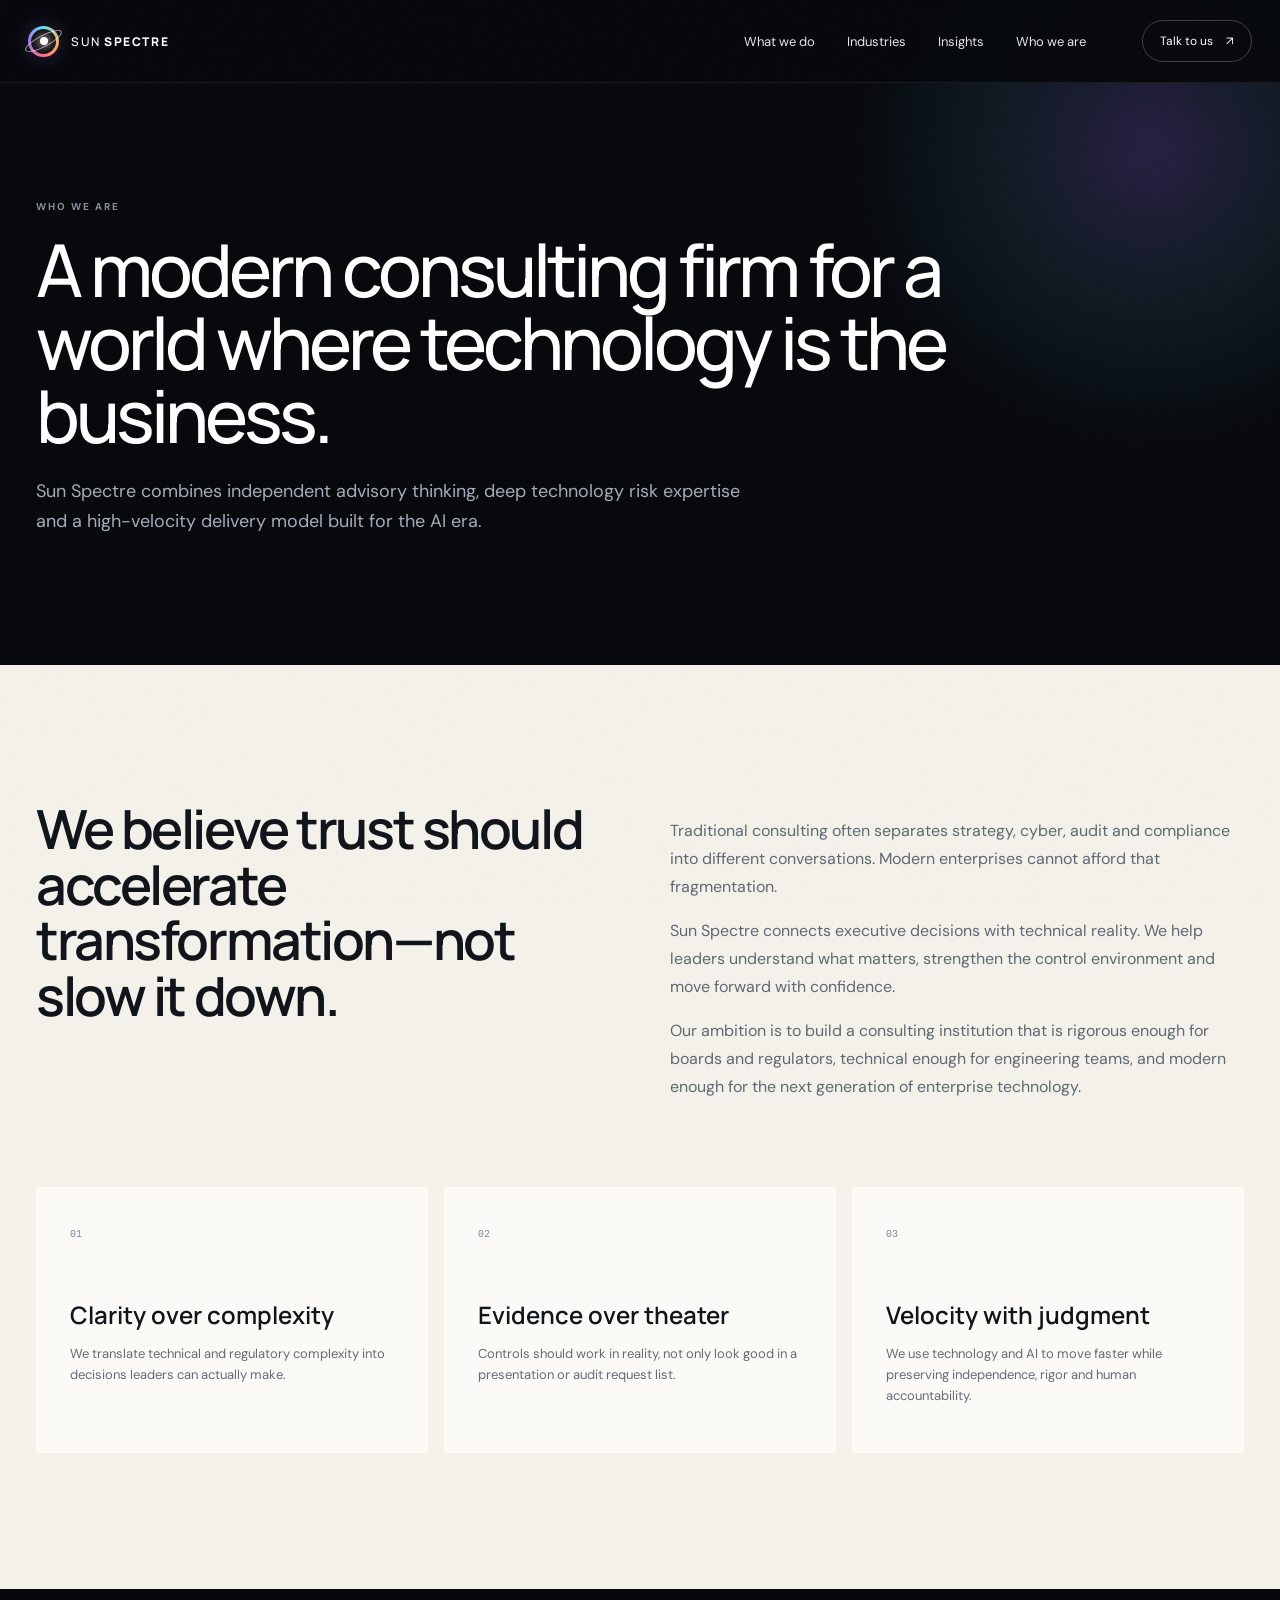
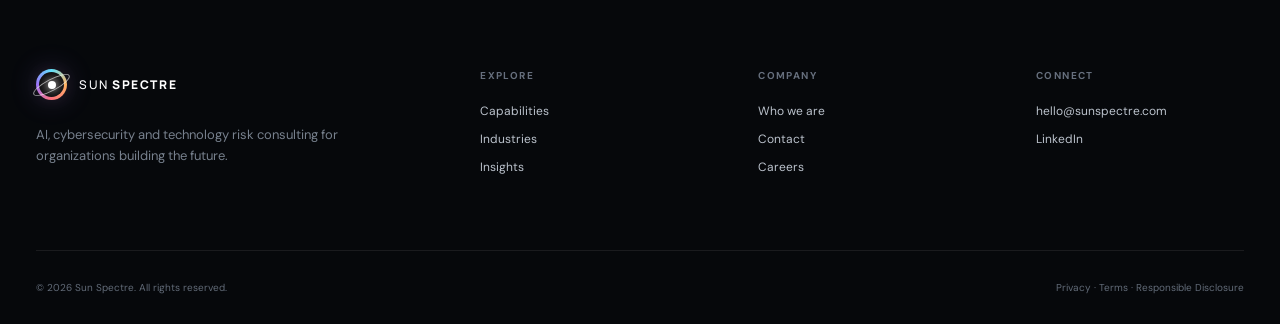
==== about.html @ 36d3ee29 "Add files via upload" ====
<!DOCTYPE html>
<html lang="en">
<head>
  <meta charset="UTF-8" />
  <meta name="viewport" content="width=device-width, initial-scale=1.0" />
  <meta name="theme-color" content="#07090d" />
  <link rel="preconnect" href="https://fonts.googleapis.com">
  <link rel="preconnect" href="https://fonts.gstatic.com" crossorigin>
  <link href="https://fonts.googleapis.com/css2?family=DM+Sans:wght@400;500;600;700&family=Manrope:wght@400;500;600;700;800&display=swap" rel="stylesheet">
  <link rel="stylesheet" href="styles.css" />
  <title>Who We Are | Sun Spectre</title>
  <meta name="description" content="About Sun Spectre, a modern AI, cybersecurity and technology risk consulting company." />
</head>
<body class="inner-body">
  <div class="spectral-cursor" aria-hidden="true"></div><div class="grain" aria-hidden="true"></div>
  <header class="site-header" data-header><div class="header-inner">
    <a class="brand" href="index.html" aria-label="Sun Spectre home"><span class="brand-symbol"><span></span><i></i></span><span class="brand-name">SUN <b>SPECTRE</b></span></a>
    <button class="menu-toggle" type="button" aria-label="Open navigation" aria-expanded="false" data-menu-toggle><span></span><span></span></button>
    <nav class="main-nav" aria-label="Primary navigation" data-menu>
      <a class="nav-link" href="capabilities.html">What we do</a><a class="nav-link" href="industries.html">Industries</a><a class="nav-link" href="insights.html">Insights</a><a class="nav-link" href="about.html">Who we are</a>
    </nav>
    <a class="header-cta" href="contact.html">Talk to us <span>↗</span></a>
  </div></header>
<main>
  <section class="page-hero"><div class="page-shell reveal"><div class="section-kicker">WHO WE ARE</div><h1>A modern consulting firm for a world where technology is the business.</h1><p>Sun Spectre combines independent advisory thinking, deep technology risk expertise and a high-velocity delivery model built for the AI era.</p></div></section>
  <section class="section-space"><div class="page-shell">
    <div class="about-grid reveal"><h2>We believe trust should accelerate transformation—not slow it down.</h2><div><p>Traditional consulting often separates strategy, cyber, audit and compliance into different conversations. Modern enterprises cannot afford that fragmentation.</p><p>Sun Spectre connects executive decisions with technical reality. We help leaders understand what matters, strengthen the control environment and move forward with confidence.</p><p>Our ambition is to build a consulting institution that is rigorous enough for boards and regulators, technical enough for engineering teams, and modern enough for the next generation of enterprise technology.</p></div></div>
    <div class="principles">
      <article class="principle reveal"><span>01</span><h3>Clarity over complexity</h3><p>We translate technical and regulatory complexity into decisions leaders can actually make.</p></article>
      <article class="principle reveal"><span>02</span><h3>Evidence over theater</h3><p>Controls should work in reality, not only look good in a presentation or audit request list.</p></article>
      <article class="principle reveal"><span>03</span><h3>Velocity with judgment</h3><p>We use technology and AI to move faster while preserving independence, rigor and human accountability.</p></article>
    </div>
  </div></section>
</main>  <footer class="site-footer">
    <div class="page-shell footer-top">
      <div class="footer-brand"><a class="brand footer-logo" href="index.html"><span class="brand-symbol"><span></span><i></i></span><span class="brand-name">SUN <b>SPECTRE</b></span></a><p>AI, cybersecurity and technology risk consulting for organizations building the future.</p></div>
      <div class="footer-column"><h4>Explore</h4><a href="capabilities.html">Capabilities</a><a href="industries.html">Industries</a><a href="insights.html">Insights</a></div>
      <div class="footer-column"><h4>Company</h4><a href="about.html">Who we are</a><a href="contact.html">Contact</a><a href="contact.html">Careers</a></div>
      <div class="footer-column"><h4>Connect</h4><a href="mailto:hello@sunspectre.com">hello@sunspectre.com</a><a href="#">LinkedIn</a></div>
    </div>
    <div class="page-shell footer-bottom"><span>© <span id="year"></span> Sun Spectre. All rights reserved.</span><span>Privacy · Terms · Responsible Disclosure</span></div>
  </footer><script src="script.js"></script></body></html>
---- styles.css ----
:root {
  --ink:#07090d;
  --ink-2:#0d1118;
  --ink-3:#151b24;
  --paper:#f4f1ea;
  --paper-2:#ebe7df;
  --white:#fbfaf6;
  --text:#11151b;
  --muted:#68707d;
  --muted-light:#a4acb8;
  --line:rgba(17,21,27,.13);
  --line-dark:rgba(255,255,255,.11);
  --sun:#ffb464;
  --rose:#ff6f7d;
  --violet:#9a72ff;
  --cyan:#5de2ff;
  --acid:#d4ff6b;
  --max:1440px;
  --radius:28px;
}

*{box-sizing:border-box}
html{scroll-behavior:smooth}
body{margin:0;background:var(--paper);color:var(--text);font-family:"DM Sans",sans-serif;overflow-x:hidden}
a{color:inherit;text-decoration:none}
button,input,textarea{font:inherit}
button{color:inherit}
::selection{background:var(--sun);color:#111}

.page-shell{width:min(calc(100% - 72px),var(--max));margin:0 auto}
.section-space{padding:136px 0}
.grain{pointer-events:none;position:fixed;inset:0;z-index:99;opacity:.025;background-image:url("data:image/svg+xml,%3Csvg viewBox='0 0 180 180' xmlns='http://www.w3.org/2000/svg'%3E%3Cfilter id='n'%3E%3CfeTurbulence type='fractalNoise' baseFrequency='.9' numOctaves='4' stitchTiles='stitch'/%3E%3C/filter%3E%3Crect width='100%25' height='100%25' filter='url(%23n)' opacity='.55'/%3E%3C/svg%3E")}
.spectral-cursor{position:fixed;width:360px;height:360px;border-radius:50%;pointer-events:none;z-index:0;transform:translate(-50%,-50%);background:radial-gradient(circle,rgba(93,226,255,.11),rgba(154,114,255,.06) 35%,transparent 68%);filter:blur(12px);mix-blend-mode:screen;opacity:0;transition:opacity .4s}
body:hover .spectral-cursor{opacity:1}

.site-header{position:fixed;top:0;left:0;width:100%;z-index:50;color:white;transition:background .3s,border-color .3s,backdrop-filter .3s}
.site-header.scrolled{background:rgba(7,9,13,.86);border-bottom:1px solid rgba(255,255,255,.08);backdrop-filter:blur(22px)}
.header-inner{width:min(calc(100% - 56px),var(--max));height:82px;margin:0 auto;display:flex;align-items:center;gap:40px}
.brand{display:inline-flex;align-items:center;gap:12px;white-space:nowrap}
.brand-symbol{position:relative;width:31px;height:31px;border-radius:50%;display:grid;place-items:center;background:conic-gradient(from 90deg,var(--sun),var(--rose),var(--violet),var(--cyan),var(--sun));box-shadow:0 0 28px rgba(154,114,255,.22)}
.brand-symbol::before{content:"";position:absolute;inset:3px;border-radius:50%;background:#090b10}
.brand-symbol span{position:relative;width:8px;height:8px;border-radius:50%;background:#fff;box-shadow:0 0 9px #fff,0 0 22px var(--sun)}
.brand-symbol i{position:absolute;width:41px;height:12px;border:1px solid rgba(255,255,255,.58);border-radius:50%;transform:rotate(-28deg)}
.brand-name{font-family:"Manrope",sans-serif;letter-spacing:.13em;font-size:12px;font-weight:500}.brand-name b{font-weight:800}
.main-nav{display:flex;align-items:center;gap:32px;margin-left:auto}
.nav-link{position:relative;border:0;background:none;padding:30px 0;font-size:13px;cursor:pointer;color:#e5e7eb}
.nav-link::after{content:"";position:absolute;left:0;right:100%;bottom:20px;height:1px;background:linear-gradient(90deg,var(--sun),var(--violet));transition:right .25s}.nav-link:hover::after{right:0}
.nav-link span{margin-left:5px;color:#9098a5}
.nav-item{position:relative}.mega-panel{position:absolute;top:70px;left:50%;width:min(920px,80vw);transform:translateX(-47%) translateY(10px);display:grid;grid-template-columns:.82fr 1.18fr;background:rgba(10,13,19,.97);border:1px solid rgba(255,255,255,.11);border-radius:22px;padding:28px;box-shadow:0 30px 90px rgba(0,0,0,.5);opacity:0;visibility:hidden;transition:.25s;backdrop-filter:blur(24px)}
.nav-item:hover .mega-panel,.nav-item:focus-within .mega-panel{opacity:1;visibility:visible;transform:translateX(-47%) translateY(0)}
.mega-intro{padding:16px 32px 16px 10px;border-right:1px solid rgba(255,255,255,.1)}.mega-intro h3{font:600 26px/1.15 "Manrope";margin:14px 0}.mega-intro p{color:#9aa3b1;line-height:1.6;font-size:13px}.mini-label{font-size:9px;letter-spacing:.18em;color:var(--sun)}
.mega-links{display:grid;grid-template-columns:1fr 1fr;padding-left:22px}.mega-links a{display:flex;gap:12px;align-items:center;padding:15px 10px;border-bottom:1px solid rgba(255,255,255,.07);font-size:12px;color:#dfe3e8}.mega-links a:hover{color:white;background:rgba(255,255,255,.035)}.mega-links span{font:9px monospace;color:#6e7786}
.text-link{display:inline-block;font-size:13px;font-weight:600;padding-bottom:5px;border-bottom:1px solid rgba(17,21,27,.25)}.text-link.light{color:white;border-color:rgba(255,255,255,.28)}
.header-cta{margin-left:16px;padding:12px 17px;border:1px solid rgba(255,255,255,.22);border-radius:999px;font-size:12px;transition:.25s}.header-cta:hover{background:white;color:#090b10}.header-cta span{margin-left:10px}
.menu-toggle{display:none;margin-left:auto;width:42px;height:42px;border-radius:50%;border:1px solid rgba(255,255,255,.18);background:transparent;position:relative}.menu-toggle span{position:absolute;left:11px;right:11px;height:1px;background:white}.menu-toggle span:first-child{top:16px}.menu-toggle span:last-child{top:24px}

.hero{position:relative;min-height:910px;background:var(--ink);color:white;overflow:hidden;padding-top:82px}
.hero-grid-lines{position:absolute;inset:0;background-image:linear-gradient(rgba(255,255,255,.035) 1px,transparent 1px),linear-gradient(90deg,rgba(255,255,255,.035) 1px,transparent 1px);background-size:72px 72px;mask-image:linear-gradient(to bottom,rgba(0,0,0,.8),transparent 88%)}
.hero-glow{position:absolute;border-radius:50%;filter:blur(80px);opacity:.28}.hero-glow-a{width:580px;height:580px;right:8%;top:12%;background:radial-gradient(circle,var(--violet),transparent 65%)}.hero-glow-b{width:480px;height:480px;right:30%;bottom:-18%;background:radial-gradient(circle,var(--sun),transparent 68%);opacity:.15}
.hero-layout{position:relative;z-index:2;display:grid;grid-template-columns:1.08fr .92fr;align-items:center;min-height:730px;gap:50px}
.hero-copy{padding-top:35px}.eyebrow,.section-kicker{font-size:10px;letter-spacing:.2em;font-weight:700}.eyebrow{display:flex;align-items:center;gap:10px;color:#c5cbd4}.eyebrow span{width:30px;height:1px;background:linear-gradient(90deg,var(--sun),var(--violet))}
.hero h1{font:500 clamp(66px,7.3vw,118px)/.91 "Manrope";letter-spacing:-.065em;margin:25px 0 28px;max-width:980px}.hero h1 em{font-style:normal;background:linear-gradient(100deg,#fff 0%,#ffd09c 25%,#d8b8ff 54%,#73e7ff 84%);-webkit-background-clip:text;color:transparent}
.hero-lede{max-width:690px;color:#aeb6c1;font-size:18px;line-height:1.65;margin:0}.hero-actions{display:flex;gap:14px;align-items:center;margin-top:36px}.button{display:inline-flex;align-items:center;justify-content:center;gap:14px;border-radius:999px;padding:15px 22px;font-size:13px;font-weight:700;transition:transform .25s,background .25s,color .25s,border-color .25s}.button:hover{transform:translateY(-2px)}.button.primary{background:white;color:#0a0d12}.button.primary:hover{background:var(--sun)}.button.secondary{border:1px solid rgba(255,255,255,.18);color:white}.button.secondary:hover{border-color:rgba(255,255,255,.5);background:rgba(255,255,255,.05)}.button.secondary.dark{color:var(--text);border-color:rgba(17,21,27,.25)}.button.large{padding:18px 28px;font-size:14px}
.hero-visual{height:580px;position:relative;display:grid;place-items:center;perspective:1200px;transform-style:preserve-3d;transition:transform .18s ease-out}.spectre-sphere{width:min(29vw,390px);aspect-ratio:1;border-radius:50%;position:relative;background:radial-gradient(circle at 35% 30%,#ffe6bd 0,rgba(255,180,100,.95) 7%,rgba(255,111,125,.82) 17%,rgba(154,114,255,.58) 36%,rgba(15,20,29,.96) 68%);box-shadow:0 0 70px rgba(255,111,125,.18),0 0 160px rgba(154,114,255,.15),inset -50px -60px 90px rgba(0,0,0,.5);animation:float 7s ease-in-out infinite}.sphere-core{position:absolute;inset:16%;border-radius:50%;border:1px solid rgba(255,255,255,.16);background:repeating-radial-gradient(circle at 35% 30%,transparent 0 10px,rgba(255,255,255,.035) 11px 12px)}.sphere-scan{position:absolute;inset:-7%;border-radius:50%;background:linear-gradient(transparent 46%,rgba(93,226,255,.22) 49%,rgba(255,255,255,.9) 50%,rgba(93,226,255,.22) 51%,transparent 54%);transform:rotate(-18deg);filter:blur(.5px)}
.orbital{position:absolute;border-radius:50%;border:1px solid rgba(255,255,255,.1)}.orbital-1{width:72%;aspect-ratio:1;transform:rotateX(72deg) rotateZ(18deg);animation:spinA 18s linear infinite}.orbital-2{width:88%;aspect-ratio:1;border-style:dashed;border-color:rgba(93,226,255,.12);transform:rotateY(72deg) rotateZ(-15deg);animation:spinB 24s linear infinite reverse}.orbital-3{width:105%;aspect-ratio:1;border-color:rgba(154,114,255,.09);transform:rotateX(58deg) rotateY(25deg);animation:spinA 36s linear infinite reverse}
.data-node{position:absolute;min-width:132px;padding:11px 13px;border:1px solid rgba(255,255,255,.12);border-radius:12px;background:rgba(7,9,13,.72);backdrop-filter:blur(12px);box-shadow:0 16px 40px rgba(0,0,0,.2)}.data-node span{display:block;font:8px monospace;letter-spacing:.16em;color:#7d8696}.data-node b{display:block;margin-top:3px;font-size:11px;letter-spacing:.05em}.node-a{top:16%;left:4%;transform:translateZ(60px)}.node-b{right:-2%;top:32%;transform:translateZ(100px)}.node-c{left:11%;bottom:17%;transform:translateZ(130px)}.node-d{right:8%;bottom:8%;transform:translateZ(80px)}
.hero-foot{position:relative;z-index:2;min-height:96px;border-top:1px solid rgba(255,255,255,.09);display:grid;grid-template-columns:repeat(3,1fr);align-items:center;color:#808998;font-size:11px;letter-spacing:.04em}.hero-foot span:nth-child(2){text-align:center}.hero-foot span:nth-child(3){text-align:right}
@keyframes float{50%{transform:translateY(-14px) rotate(.7deg)}}@keyframes spinA{to{transform:rotateX(72deg) rotateZ(378deg)}}@keyframes spinB{to{transform:rotateY(72deg) rotateZ(345deg)}}

.intro-statement{background:var(--paper)}.split-heading{display:grid;grid-template-columns:.34fr 1fr;gap:70px}.section-kicker{color:#6d7480;padding-top:10px}.split-heading h2,.section-top h2,.impact-header h2,.industry-intro h2,.method-copy h2,.final-cta h2,.page-hero h1{font:500 clamp(46px,5.7vw,84px)/1 "Manrope";letter-spacing:-.055em;margin:0}.split-heading p{max-width:730px;font-size:18px;line-height:1.75;color:#555e69;margin:32px 0 0}

.dark-panel{background:var(--ink);color:white}.section-top{display:flex;align-items:flex-end;justify-content:space-between;gap:40px;margin-bottom:54px}.section-top h2{max-width:940px;margin-top:16px}.dark-panel .section-kicker{color:#818a98}
.capability-list{border-top:1px solid var(--line-dark)}.cap-row{display:grid;grid-template-columns:80px 1fr 50px;align-items:center;min-height:142px;border-bottom:1px solid var(--line-dark);transition:background .3s,padding .3s}.cap-row:hover{background:linear-gradient(90deg,rgba(255,180,100,.055),rgba(154,114,255,.04),transparent);padding-left:12px}.cap-index{font:10px monospace;color:#606978}.cap-row h3{font:500 clamp(28px,3vw,46px)/1.1 "Manrope";letter-spacing:-.035em;margin:0 0 8px}.cap-row p{margin:0;color:#929ba8;font-size:13px}.cap-arrow{font-size:20px;text-align:right;color:#6f7886;transition:.25s}.cap-row:hover .cap-arrow{color:var(--sun);transform:translate(3px,-3px)}

.insights-section{background:var(--paper)}.editorial-grid{display:grid;grid-template-columns:1.2fr .8fr .8fr;gap:20px}.feature-story,.story-card{display:flex;flex-direction:column}.story-visual{height:340px;position:relative;overflow:hidden;background:#111}.feature-story .story-visual{height:500px}.story-meta{font-size:10px;letter-spacing:.1em;text-transform:uppercase;color:#707783;margin-top:20px}.feature-story h3,.story-card h3{font:600 29px/1.15 "Manrope";letter-spacing:-.035em;margin:12px 0}.story-card h3{font-size:22px}.feature-story p{color:#646c77;line-height:1.65;font-size:14px;margin:0}.story-visual::after{content:"";position:absolute;inset:0;box-shadow:inset 0 0 90px rgba(0,0,0,.25)}
.visual-ai{background:radial-gradient(circle at 55% 45%,rgba(255,180,100,.65),rgba(154,114,255,.32) 22%,#0b1017 58%,#04060a)}.visual-grid{position:absolute;inset:0;background-image:linear-gradient(rgba(255,255,255,.07) 1px,transparent 1px),linear-gradient(90deg,rgba(255,255,255,.07) 1px,transparent 1px);background-size:38px 38px;transform:perspective(600px) rotateX(60deg) scale(1.6);transform-origin:center bottom}.visual-orbit{position:absolute;width:62%;aspect-ratio:1;border-radius:50%;border:1px solid rgba(255,255,255,.38);left:19%;top:18%;box-shadow:0 0 0 36px rgba(255,255,255,.025),0 0 0 72px rgba(255,255,255,.015);animation:storySpin 14s linear infinite}.visual-center{position:absolute;left:50%;top:50%;transform:translate(-50%,-50%);font:800 92px "Manrope";letter-spacing:-.08em;color:rgba(255,255,255,.92);text-shadow:0 0 50px rgba(255,180,100,.3)}
.visual-cyber{background:linear-gradient(145deg,#0b1016,#151025 54%,#090b0f)}.cyber-lines{position:absolute;inset:-20%;background:repeating-linear-gradient(115deg,transparent 0 22px,rgba(93,226,255,.09) 23px 24px);transform:rotate(5deg)}.cyber-pulse{position:absolute;width:180px;height:180px;border-radius:50%;border:1px solid rgba(93,226,255,.4);left:50%;top:50%;transform:translate(-50%,-50%);box-shadow:0 0 0 30px rgba(93,226,255,.04),0 0 0 60px rgba(93,226,255,.025),0 0 50px rgba(93,226,255,.18)}
.visual-audit{background:linear-gradient(150deg,#19150f,#111318 45%,#0b0d12)}.audit-bars{position:absolute;left:15%;right:15%;bottom:15%;top:15%;display:flex;align-items:flex-end;gap:7%}.audit-bars i{flex:1;background:linear-gradient(var(--sun),rgba(255,180,100,.08));border-radius:999px 999px 2px 2px;box-shadow:0 0 20px rgba(255,180,100,.12)}.audit-bars i:nth-child(1){height:38%}.audit-bars i:nth-child(2){height:58%}.audit-bars i:nth-child(3){height:45%}.audit-bars i:nth-child(4){height:76%}.audit-bars i:nth-child(5){height:92%}@keyframes storySpin{to{transform:rotate(360deg)}}

.impact-section{background:var(--paper-2)}.impact-header{display:grid;grid-template-columns:.28fr 1fr;gap:65px;margin-bottom:56px}.impact-header h2{max-width:1050px}.impact-grid{display:grid;grid-template-columns:1fr 1fr;gap:18px}.impact-card{background:var(--white);min-height:320px;position:relative;overflow:hidden}.impact-large{grid-column:1/-1;display:grid;grid-template-columns:1fr 1fr;min-height:560px}.impact-visual{min-height:100%;position:relative;background:#0b0e14}.impact-fintech{background:radial-gradient(circle at 50% 45%,rgba(154,114,255,.45),transparent 28%),linear-gradient(135deg,#0b0f16,#17111d 55%,#0b0e13)}.impact-fintech::before{content:"";position:absolute;inset:0;background-image:linear-gradient(rgba(255,255,255,.05) 1px,transparent 1px),linear-gradient(90deg,rgba(255,255,255,.05) 1px,transparent 1px);background-size:48px 48px}.impact-shape{position:absolute;width:290px;height:290px;left:50%;top:50%;transform:translate(-50%,-50%) rotate(45deg);border:1px solid rgba(255,255,255,.4);box-shadow:0 0 0 35px rgba(154,114,255,.07),0 0 0 70px rgba(93,226,255,.025);animation:impactFloat 8s ease-in-out infinite}.impact-shape::before,.impact-shape::after{content:"";position:absolute;inset:18%;border:1px solid rgba(255,180,100,.6)}.impact-shape::after{inset:36%;background:rgba(255,255,255,.8);box-shadow:0 0 35px rgba(255,180,100,.45)}@keyframes impactFloat{50%{transform:translate(-50%,-54%) rotate(52deg)}}
.impact-copy{padding:58px;display:flex;flex-direction:column;justify-content:center}.impact-copy.compact{padding:46px}.impact-copy span{font-size:10px;letter-spacing:.12em;text-transform:uppercase;color:#787f89}.impact-copy h3{font:600 34px/1.12 "Manrope";letter-spacing:-.04em;margin:16px 0}.impact-copy.compact h3{font-size:27px}.impact-copy p{color:#626a74;font-size:14px;line-height:1.65}.impact-copy a{font-size:12px;font-weight:700;margin-top:16px}

.industries-section{background:var(--paper)}.industry-layout{display:grid;grid-template-columns:.8fr 1.2fr;gap:90px}.industry-intro{position:sticky;top:130px;align-self:start}.industry-intro h2{margin:16px 0 28px}.industry-intro p{color:#5d6570;line-height:1.7;max-width:520px;margin-bottom:30px}.industry-stack{border-top:1px solid var(--line)}.industry-stack a{display:grid;grid-template-columns:70px 1fr 34px;align-items:center;min-height:112px;border-bottom:1px solid var(--line);transition:.25s}.industry-stack a:hover{padding-left:10px;background:rgba(17,21,27,.025)}.industry-stack span{font:10px monospace;color:#8b929c}.industry-stack h3{font:500 31px "Manrope";letter-spacing:-.03em}.industry-stack b{font-size:18px;font-weight:400;color:#737b86}.industry-stack a:hover b{color:var(--violet);transform:translate(3px,-3px)}

.method-section{background:var(--ink);color:white;overflow:hidden}.method-layout{display:grid;grid-template-columns:.72fr 1.28fr;align-items:center;gap:80px}.method-copy .section-kicker{color:#848d9b}.method-copy h2{margin:18px 0 26px}.method-copy p{color:#929aa7;line-height:1.7;max-width:520px}.method-wheel{height:650px;position:relative;display:grid;place-items:center}.method-core{width:180px;height:180px;border-radius:50%;display:grid;place-content:center;text-align:center;background:radial-gradient(circle at 35% 30%,#ffd29e,var(--rose) 22%,var(--violet) 50%,#171c26 76%);box-shadow:0 0 90px rgba(154,114,255,.22);z-index:3}.method-core span{font:700 62px/.9 "Manrope"}.method-core small{font-size:8px;letter-spacing:.18em;margin-top:10px}.wheel-ring{position:absolute;border:1px solid rgba(255,255,255,.12);border-radius:50%;aspect-ratio:1}.ring-a{width:42%}.ring-b{width:67%;border-style:dashed;border-color:rgba(93,226,255,.14);animation:wheelSpin 22s linear infinite}.ring-c{width:90%;border-color:rgba(154,114,255,.1);animation:wheelSpin 34s linear infinite reverse}.method-tag{position:absolute;font-size:11px;color:#b8c0ca;background:rgba(12,16,23,.78);border:1px solid rgba(255,255,255,.1);padding:10px 13px;border-radius:999px;z-index:4;backdrop-filter:blur(10px)}.tag-1{top:8%;left:43%}.tag-2{top:21%;right:12%}.tag-3{right:6%;top:49%}.tag-4{right:18%;bottom:13%}.tag-5{left:34%;bottom:5%}.tag-6{left:8%;bottom:24%}.tag-7{left:5%;top:30%}@keyframes wheelSpin{to{transform:rotate(360deg)}}

.credibility-strip{background:#11151b;color:white;border-top:1px solid rgba(255,255,255,.08);border-bottom:1px solid rgba(255,255,255,.08)}.credibility-grid{min-height:140px;display:grid;grid-template-columns:repeat(5,1fr)}.credibility-grid div{display:flex;flex-direction:column;justify-content:center;border-right:1px solid rgba(255,255,255,.08);padding:20px 30px}.credibility-grid div:first-child{border-left:1px solid rgba(255,255,255,.08)}.credibility-grid strong{font:700 19px "Manrope"}.credibility-grid span{color:#798391;font-size:10px;margin-top:6px}
.final-cta{background:var(--paper)}.final-cta-inner{display:flex;align-items:flex-end;justify-content:space-between;gap:50px}.final-cta h2{max-width:930px;margin-top:16px}.final-cta .button.primary{background:var(--ink);color:white}.final-cta .button.primary:hover{background:var(--violet)}

.site-footer{background:#06080b;color:white;padding-top:80px}.footer-top{display:grid;grid-template-columns:1.8fr repeat(3,1fr);gap:70px;padding-bottom:70px}.footer-brand p{color:#77808d;max-width:390px;line-height:1.6;font-size:13px;margin-top:25px}.footer-column{display:grid;align-content:start;gap:12px}.footer-column h4{font-size:10px;text-transform:uppercase;letter-spacing:.14em;color:#666f7d;margin:0 0 9px}.footer-column a{font-size:12px;color:#bbc2cc}.footer-column a:hover{color:white}.footer-bottom{min-height:74px;border-top:1px solid rgba(255,255,255,.08);display:flex;justify-content:space-between;align-items:center;color:#626b78;font-size:10px}

/* Inner pages */
.inner-body{background:var(--paper)}.inner-body .site-header{background:rgba(7,9,13,.94);border-bottom:1px solid rgba(255,255,255,.08)}
.page-hero{background:var(--ink);color:white;padding:190px 0 110px;position:relative;overflow:hidden}.page-hero::after{content:"";position:absolute;width:620px;height:620px;right:-180px;top:-160px;border-radius:50%;background:radial-gradient(circle,rgba(154,114,255,.22),rgba(93,226,255,.08) 38%,transparent 69%)}.page-hero .page-shell{position:relative;z-index:2}.page-hero h1{max-width:1000px;margin:20px 0 24px}.page-hero p{max-width:720px;color:#a4adba;font-size:18px;line-height:1.7}.page-hero .section-kicker{color:#878f9c}
.inner-grid{display:grid;grid-template-columns:300px 1fr;gap:80px}.side-nav{position:sticky;top:120px;align-self:start;border-top:1px solid var(--line)}.side-nav a{display:block;padding:14px 0;border-bottom:1px solid var(--line);font-size:12px;color:#69717d}.side-nav a:hover{color:#111}.content-stack{display:grid;gap:22px}.service-block{background:var(--white);padding:52px;border:1px solid rgba(17,21,27,.06);scroll-margin-top:110px}.service-block .service-number{font:10px monospace;color:#868d97}.service-block h2{font:600 42px/1.1 "Manrope";letter-spacing:-.04em;margin:18px 0}.service-block>p{color:#626a74;line-height:1.7;max-width:820px}.service-columns{display:grid;grid-template-columns:1fr 1fr;gap:30px;margin-top:34px;padding-top:30px;border-top:1px solid var(--line)}.service-columns h4{font-size:11px;letter-spacing:.08em;text-transform:uppercase}.service-columns ul{padding:0;margin:14px 0 0;list-style:none;display:grid;gap:11px;color:#5d6570;font-size:13px}.service-columns li::before{content:"↳";color:var(--violet);margin-right:8px}
.insight-list{display:grid;grid-template-columns:repeat(3,1fr);gap:18px}.insight-item{background:var(--white);padding-bottom:26px}.insight-item .story-visual{height:280px}.insight-item .inside{padding:0 24px}.insight-item h2{font:600 24px/1.18 "Manrope";letter-spacing:-.03em}.insight-item p{font-size:13px;line-height:1.65;color:#676f7a}.about-grid{display:grid;grid-template-columns:1fr 1fr;gap:60px;align-items:start}.about-grid h2{font:600 54px/1.03 "Manrope";letter-spacing:-.045em;margin:0}.about-grid p{color:#5f6873;font-size:16px;line-height:1.75}.principles{display:grid;grid-template-columns:repeat(3,1fr);gap:16px;margin-top:70px}.principle{background:var(--white);padding:34px;min-height:260px}.principle span{font:10px monospace;color:#838a95}.principle h3{font:600 24px "Manrope";margin:56px 0 12px}.principle p{font-size:13px;color:#646c77;line-height:1.6}.contact-layout{display:grid;grid-template-columns:.85fr 1.15fr;gap:70px}.contact-layout h2{font:600 54px/1.03 "Manrope";letter-spacing:-.045em;margin:0 0 24px}.contact-layout p{color:#626a75;line-height:1.7}.contact-form{background:var(--white);padding:46px;display:grid;gap:18px}.contact-form label{display:grid;gap:8px;font-size:11px;font-weight:700}.contact-form input,.contact-form textarea,.contact-form select{width:100%;border:0;border-bottom:1px solid #cfd3d8;background:transparent;padding:12px 2px;outline:none;color:#111}.contact-form input:focus,.contact-form textarea:focus,.contact-form select:focus{border-color:var(--violet)}

.reveal{opacity:0;transform:translateY(24px);transition:opacity .8s cubic-bezier(.2,.65,.2,1),transform .8s cubic-bezier(.2,.65,.2,1)}.reveal.is-visible{opacity:1;transform:none}

@media(max-width:1120px){
  .main-nav,.header-cta{display:none}.menu-toggle{display:block}.main-nav.open{position:fixed;display:flex;flex-direction:column;align-items:flex-start;gap:0;left:0;right:0;top:82px;background:rgba(7,9,13,.98);padding:20px 28px 38px;border-top:1px solid rgba(255,255,255,.08)}.main-nav.open>.nav-link,.main-nav.open>.nav-item{width:100%;border-bottom:1px solid rgba(255,255,255,.08)}.main-nav.open .nav-link{padding:19px 0}.main-nav.open .mega-panel{display:none}.hero-layout{grid-template-columns:1fr;min-height:auto;padding:120px 0 50px}.hero-copy{padding-top:0}.hero-visual{height:500px}.spectre-sphere{width:min(43vw,360px)}.editorial-grid{grid-template-columns:1fr 1fr}.feature-story{grid-column:1/-1}.impact-large{grid-template-columns:1fr 1fr}.industry-layout,.method-layout{grid-template-columns:1fr}.industry-intro{position:static}.method-wheel{height:560px}.split-heading,.impact-header{grid-template-columns:1fr;gap:28px}.credibility-grid{grid-template-columns:repeat(5,1fr)}.inner-grid{grid-template-columns:1fr}.side-nav{position:static;display:flex;overflow:auto;gap:18px;border:0}.side-nav a{white-space:nowrap;border:0}.footer-top{grid-template-columns:1.5fr 1fr 1fr;}.footer-column:last-child{grid-column:2}.contact-layout{grid-template-columns:1fr}
}

@media(max-width:720px){
  .page-shell{width:min(calc(100% - 32px),var(--max))}.header-inner{width:calc(100% - 28px);height:70px}.main-nav.open{top:70px}.section-space{padding:90px 0}.hero{min-height:auto}.hero-layout{padding-top:95px}.hero h1{font-size:clamp(52px,15vw,78px)}.hero-lede{font-size:16px}.hero-actions{align-items:flex-start;flex-direction:column}.hero-visual{height:390px}.spectre-sphere{width:230px}.data-node{min-width:110px;padding:9px}.node-a{left:0}.node-b{right:0}.node-c{left:3%}.node-d{right:1%}.hero-foot{grid-template-columns:1fr;gap:10px;padding:24px 0}.hero-foot span,.hero-foot span:nth-child(2),.hero-foot span:nth-child(3){text-align:left}.split-heading h2,.section-top h2,.impact-header h2,.industry-intro h2,.method-copy h2,.final-cta h2,.page-hero h1{font-size:42px}.section-top{align-items:flex-start;flex-direction:column}.cap-row{grid-template-columns:42px 1fr 28px;min-height:130px}.cap-row h3{font-size:27px}.cap-row p{font-size:12px}.editorial-grid{grid-template-columns:1fr}.feature-story{grid-column:auto}.feature-story .story-visual,.story-visual{height:310px}.impact-grid{grid-template-columns:1fr}.impact-large{grid-column:auto;grid-template-columns:1fr}.impact-visual{min-height:330px}.impact-copy,.impact-copy.compact{padding:32px}.impact-copy h3{font-size:28px}.industry-stack h3{font-size:24px}.industry-stack a{grid-template-columns:40px 1fr 24px}.method-wheel{height:460px}.method-core{width:130px;height:130px}.method-core span{font-size:48px}.method-tag{font-size:9px;padding:7px 9px}.credibility-grid{grid-template-columns:1fr 1fr}.credibility-grid div{border-bottom:1px solid rgba(255,255,255,.08)}.final-cta-inner{align-items:flex-start;flex-direction:column}.footer-top{grid-template-columns:1fr 1fr;gap:40px}.footer-brand{grid-column:1/-1}.footer-column:last-child{grid-column:auto}.footer-bottom{flex-direction:column;align-items:flex-start;justify-content:center;gap:7px}.page-hero{padding:150px 0 85px}.service-block{padding:30px}.service-block h2{font-size:32px}.service-columns{grid-template-columns:1fr}.insight-list,.principles{grid-template-columns:1fr}.about-grid{grid-template-columns:1fr}.about-grid h2,.contact-layout h2{font-size:40px}.contact-form{padding:30px}
}

@media(prefers-reduced-motion:reduce){*,*::before,*::after{animation-duration:.001ms!important;animation-iteration-count:1!important;scroll-behavior:auto!important}.spectral-cursor{display:none}.reveal{opacity:1;transform:none;transition:none}}
.contact-form .button.primary{background:var(--ink);color:white;border:0;cursor:pointer;justify-self:start}.contact-form .button.primary:hover{background:var(--violet)}
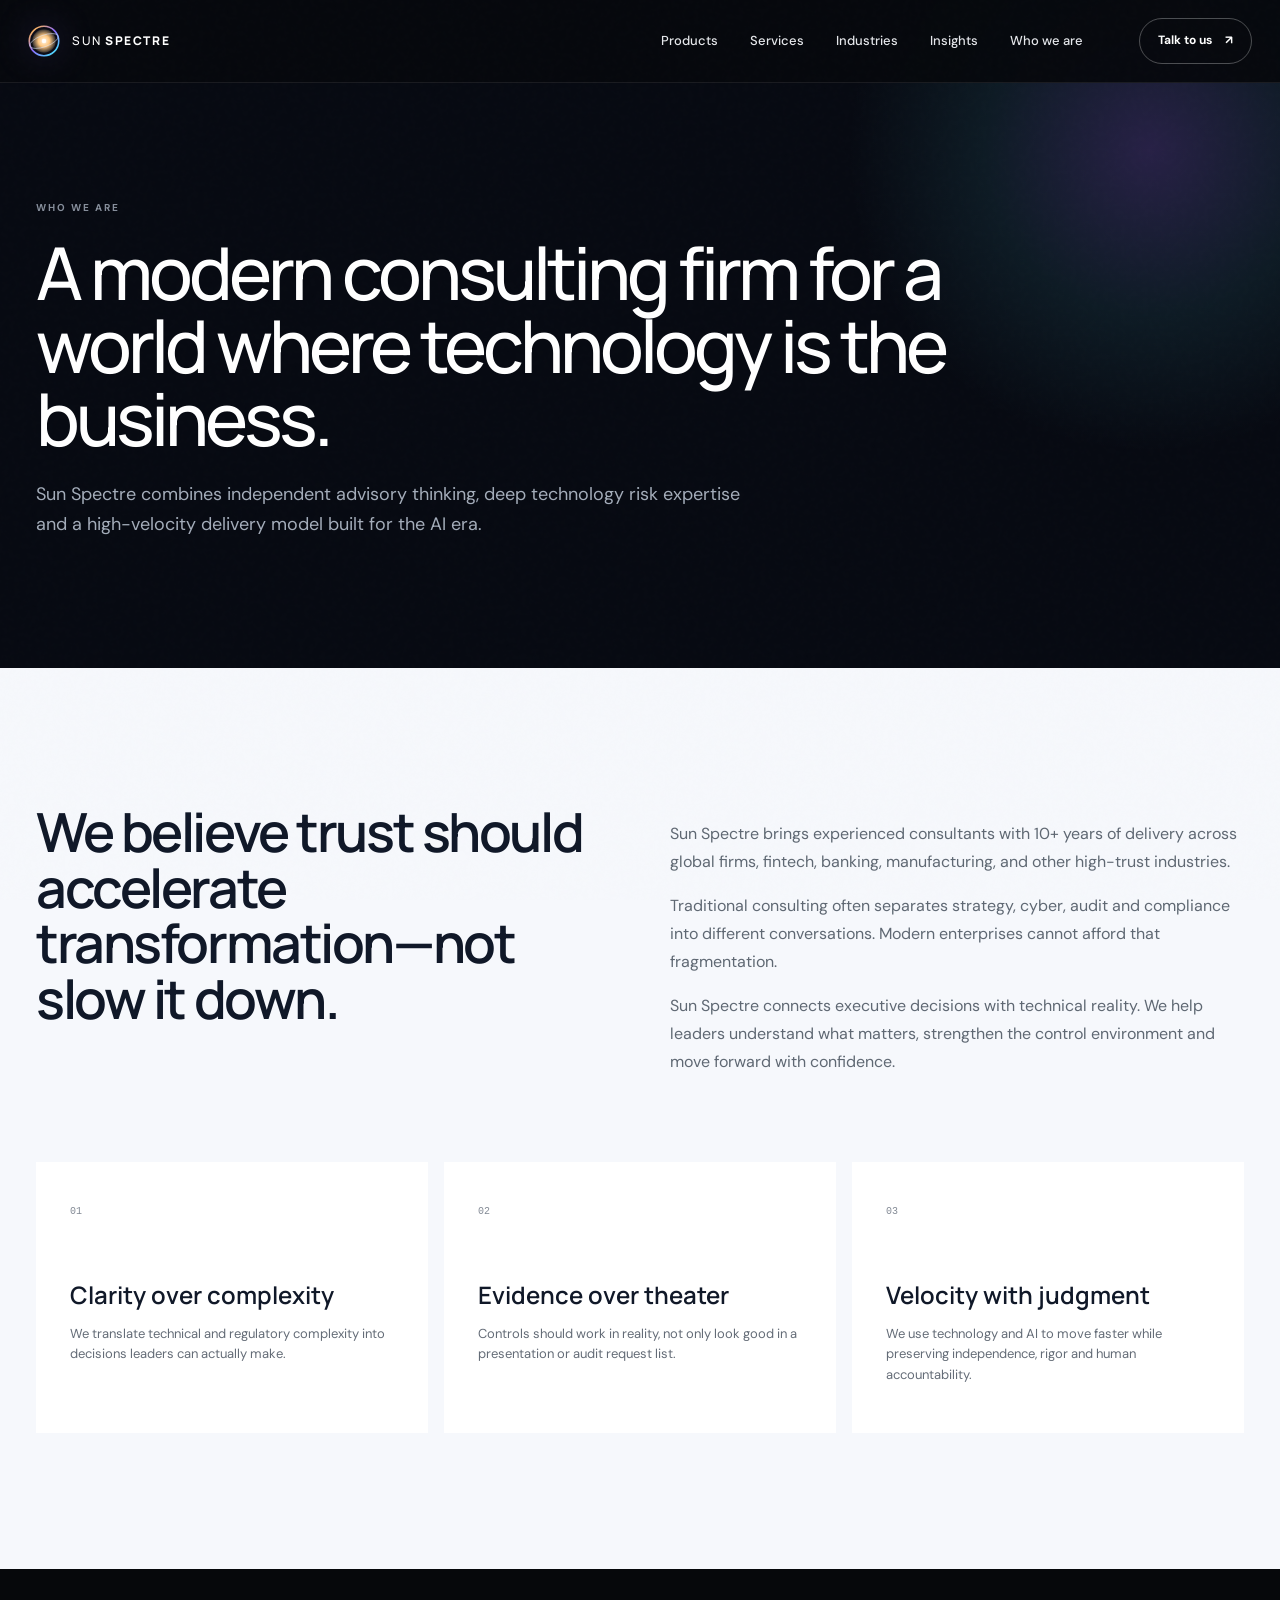
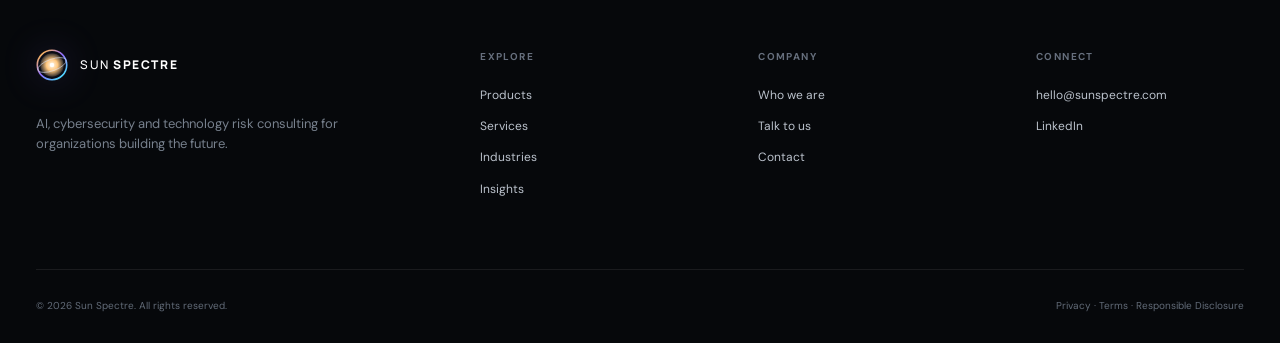
==== commit e41ef2f1: "Add new pages, logo, booking flow, and navigation updates Co-authored-by: kotedzadzamia <60741060+ko" ====
--- a/about.html
+++ b/about.html
@@ -14,17 +14,17 @@
 <body class="inner-body">
   <div class="spectral-cursor" aria-hidden="true"></div><div class="grain" aria-hidden="true"></div>
   <header class="site-header" data-header><div class="header-inner">
-    <a class="brand" href="index.html" aria-label="Sun Spectre home"><span class="brand-symbol"><span></span><i></i></span><span class="brand-name">SUN <b>SPECTRE</b></span></a>
+    <a class="brand" href="index.html" aria-label="Sun Spectre home"><img class="brand-logo" src="assets/logo-sun-spectre.svg" alt="Sun Spectre logo" /><span class="brand-name">SUN <b>SPECTRE</b></span></a>
     <button class="menu-toggle" type="button" aria-label="Open navigation" aria-expanded="false" data-menu-toggle><span></span><span></span></button>
     <nav class="main-nav" aria-label="Primary navigation" data-menu>
-      <a class="nav-link" href="capabilities.html">What we do</a><a class="nav-link" href="industries.html">Industries</a><a class="nav-link" href="insights.html">Insights</a><a class="nav-link" href="about.html">Who we are</a>
+      <a class="nav-link" href="products.html">Products</a><a class="nav-link" href="services.html">Services</a><a class="nav-link" href="industries.html">Industries</a><a class="nav-link" href="insights.html">Insights</a><a class="nav-link" href="about.html">Who we are</a>
     </nav>
-    <a class="header-cta" href="contact.html">Talk to us <span>↗</span></a>
+    <a class="header-cta" href="talk-to-us.html">Talk to us <span>↗</span></a>
   </div></header>
 <main>
   <section class="page-hero"><div class="page-shell reveal"><div class="section-kicker">WHO WE ARE</div><h1>A modern consulting firm for a world where technology is the business.</h1><p>Sun Spectre combines independent advisory thinking, deep technology risk expertise and a high-velocity delivery model built for the AI era.</p></div></section>
   <section class="section-space"><div class="page-shell">
-    <div class="about-grid reveal"><h2>We believe trust should accelerate transformation—not slow it down.</h2><div><p>Traditional consulting often separates strategy, cyber, audit and compliance into different conversations. Modern enterprises cannot afford that fragmentation.</p><p>Sun Spectre connects executive decisions with technical reality. We help leaders understand what matters, strengthen the control environment and move forward with confidence.</p><p>Our ambition is to build a consulting institution that is rigorous enough for boards and regulators, technical enough for engineering teams, and modern enough for the next generation of enterprise technology.</p></div></div>
+    <div class="about-grid reveal"><h2>We believe trust should accelerate transformation—not slow it down.</h2><div><p>Sun Spectre brings experienced consultants with 10+ years of delivery across global firms, fintech, banking, manufacturing, and other high-trust industries.</p><p>Traditional consulting often separates strategy, cyber, audit and compliance into different conversations. Modern enterprises cannot afford that fragmentation.</p><p>Sun Spectre connects executive decisions with technical reality. We help leaders understand what matters, strengthen the control environment and move forward with confidence.</p></div></div>
     <div class="principles">
       <article class="principle reveal"><span>01</span><h3>Clarity over complexity</h3><p>We translate technical and regulatory complexity into decisions leaders can actually make.</p></article>
       <article class="principle reveal"><span>02</span><h3>Evidence over theater</h3><p>Controls should work in reality, not only look good in a presentation or audit request list.</p></article>
@@ -33,10 +33,10 @@
   </div></section>
 </main>  <footer class="site-footer">
     <div class="page-shell footer-top">
-      <div class="footer-brand"><a class="brand footer-logo" href="index.html"><span class="brand-symbol"><span></span><i></i></span><span class="brand-name">SUN <b>SPECTRE</b></span></a><p>AI, cybersecurity and technology risk consulting for organizations building the future.</p></div>
-      <div class="footer-column"><h4>Explore</h4><a href="capabilities.html">Capabilities</a><a href="industries.html">Industries</a><a href="insights.html">Insights</a></div>
-      <div class="footer-column"><h4>Company</h4><a href="about.html">Who we are</a><a href="contact.html">Contact</a><a href="contact.html">Careers</a></div>
-      <div class="footer-column"><h4>Connect</h4><a href="mailto:hello@sunspectre.com">hello@sunspectre.com</a><a href="#">LinkedIn</a></div>
+      <div class="footer-brand"><a class="brand footer-logo" href="index.html"><img class="brand-logo" src="assets/logo-sun-spectre.svg" alt="Sun Spectre logo" /><span class="brand-name">SUN <b>SPECTRE</b></span></a><p>AI, cybersecurity and technology risk consulting for organizations building the future.</p></div>
+      <div class="footer-column"><h4>Explore</h4><a href="products.html">Products</a><a href="services.html">Services</a><a href="industries.html">Industries</a><a href="insights.html">Insights</a></div>
+      <div class="footer-column"><h4>Company</h4><a href="about.html">Who we are</a><a href="talk-to-us.html">Talk to us</a><a href="contact.html">Contact</a></div>
+      <div class="footer-column"><h4>Connect</h4><a href="mailto:hello@sunspectre.com">hello@sunspectre.com</a><a href="https://www.linkedin.com/company/sun-spectre/?viewAsMember=true" target="_blank" rel="noopener noreferrer">LinkedIn</a></div>
     </div>
     <div class="page-shell footer-bottom"><span>© <span id="year"></span> Sun Spectre. All rights reserved.</span><span>Privacy · Terms · Responsible Disclosure</span></div>
   </footer><script src="script.js"></script></body></html>
--- a/styles.css
+++ b/styles.css
@@ -1,14 +1,14 @@
 :root {
-  --ink:#07090d;
-  --ink-2:#0d1118;
-  --ink-3:#151b24;
-  --paper:#f4f1ea;
-  --paper-2:#ebe7df;
-  --white:#fbfaf6;
-  --text:#11151b;
-  --muted:#68707d;
-  --muted-light:#a4acb8;
-  --line:rgba(17,21,27,.13);
+  --ink:#070a12;
+  --ink-2:#101725;
+  --ink-3:#172033;
+  --paper:#f6f8fc;
+  --paper-2:#edf2f8;
+  --white:#ffffff;
+  --text:#101828;
+  --muted:#4d5c73;
+  --muted-light:#8fa0b8;
+  --line:rgba(16,24,40,.14);
   --line-dark:rgba(255,255,255,.11);
   --sun:#ffb464;
   --rose:#ff6f7d;
@@ -21,7 +21,7 @@
 
 *{box-sizing:border-box}
 html{scroll-behavior:smooth}
-body{margin:0;background:var(--paper);color:var(--text);font-family:"DM Sans",sans-serif;overflow-x:hidden}
+body{margin:0;background:var(--paper);color:var(--text);font-family:"DM Sans",sans-serif;line-height:1.6;overflow-x:hidden}
 a{color:inherit;text-decoration:none}
 button,input,textarea{font:inherit}
 button{color:inherit}
@@ -37,13 +37,10 @@
 .site-header.scrolled{background:rgba(7,9,13,.86);border-bottom:1px solid rgba(255,255,255,.08);backdrop-filter:blur(22px)}
 .header-inner{width:min(calc(100% - 56px),var(--max));height:82px;margin:0 auto;display:flex;align-items:center;gap:40px}
 .brand{display:inline-flex;align-items:center;gap:12px;white-space:nowrap}
-.brand-symbol{position:relative;width:31px;height:31px;border-radius:50%;display:grid;place-items:center;background:conic-gradient(from 90deg,var(--sun),var(--rose),var(--violet),var(--cyan),var(--sun));box-shadow:0 0 28px rgba(154,114,255,.22)}
-.brand-symbol::before{content:"";position:absolute;inset:3px;border-radius:50%;background:#090b10}
-.brand-symbol span{position:relative;width:8px;height:8px;border-radius:50%;background:#fff;box-shadow:0 0 9px #fff,0 0 22px var(--sun)}
-.brand-symbol i{position:absolute;width:41px;height:12px;border:1px solid rgba(255,255,255,.58);border-radius:50%;transform:rotate(-28deg)}
+.brand-logo{width:32px;height:32px;display:block;filter:drop-shadow(0 0 18px rgba(154,114,255,.2))}
 .brand-name{font-family:"Manrope",sans-serif;letter-spacing:.13em;font-size:12px;font-weight:500}.brand-name b{font-weight:800}
 .main-nav{display:flex;align-items:center;gap:32px;margin-left:auto}
-.nav-link{position:relative;border:0;background:none;padding:30px 0;font-size:13px;cursor:pointer;color:#e5e7eb}
+.nav-link{position:relative;border:0;background:none;padding:30px 0;font-size:13px;font-weight:500;cursor:pointer;color:#e5e7eb}
 .nav-link::after{content:"";position:absolute;left:0;right:100%;bottom:20px;height:1px;background:linear-gradient(90deg,var(--sun),var(--violet));transition:right .25s}.nav-link:hover::after{right:0}
 .nav-link span{margin-left:5px;color:#9098a5}
 .nav-item{position:relative}.mega-panel{position:absolute;top:70px;left:50%;width:min(920px,80vw);transform:translateX(-47%) translateY(10px);display:grid;grid-template-columns:.82fr 1.18fr;background:rgba(10,13,19,.97);border:1px solid rgba(255,255,255,.11);border-radius:22px;padding:28px;box-shadow:0 30px 90px rgba(0,0,0,.5);opacity:0;visibility:hidden;transition:.25s;backdrop-filter:blur(24px)}
@@ -51,7 +48,7 @@
 .mega-intro{padding:16px 32px 16px 10px;border-right:1px solid rgba(255,255,255,.1)}.mega-intro h3{font:600 26px/1.15 "Manrope";margin:14px 0}.mega-intro p{color:#9aa3b1;line-height:1.6;font-size:13px}.mini-label{font-size:9px;letter-spacing:.18em;color:var(--sun)}
 .mega-links{display:grid;grid-template-columns:1fr 1fr;padding-left:22px}.mega-links a{display:flex;gap:12px;align-items:center;padding:15px 10px;border-bottom:1px solid rgba(255,255,255,.07);font-size:12px;color:#dfe3e8}.mega-links a:hover{color:white;background:rgba(255,255,255,.035)}.mega-links span{font:9px monospace;color:#6e7786}
 .text-link{display:inline-block;font-size:13px;font-weight:600;padding-bottom:5px;border-bottom:1px solid rgba(17,21,27,.25)}.text-link.light{color:white;border-color:rgba(255,255,255,.28)}
-.header-cta{margin-left:16px;padding:12px 17px;border:1px solid rgba(255,255,255,.22);border-radius:999px;font-size:12px;transition:.25s}.header-cta:hover{background:white;color:#090b10}.header-cta span{margin-left:10px}
+.header-cta{margin-left:16px;padding:12px 18px;border:1px solid rgba(255,255,255,.28);border-radius:999px;font-size:12px;font-weight:700;transition:.25s}.header-cta:hover{background:white;color:#090b10}.header-cta span{margin-left:10px}
 .menu-toggle{display:none;margin-left:auto;width:42px;height:42px;border-radius:50%;border:1px solid rgba(255,255,255,.18);background:transparent;position:relative}.menu-toggle span{position:absolute;left:11px;right:11px;height:1px;background:white}.menu-toggle span:first-child{top:16px}.menu-toggle span:last-child{top:24px}
 
 .hero{position:relative;min-height:910px;background:var(--ink);color:white;overflow:hidden;padding-top:82px}
@@ -60,7 +57,7 @@
 .hero-layout{position:relative;z-index:2;display:grid;grid-template-columns:1.08fr .92fr;align-items:center;min-height:730px;gap:50px}
 .hero-copy{padding-top:35px}.eyebrow,.section-kicker{font-size:10px;letter-spacing:.2em;font-weight:700}.eyebrow{display:flex;align-items:center;gap:10px;color:#c5cbd4}.eyebrow span{width:30px;height:1px;background:linear-gradient(90deg,var(--sun),var(--violet))}
 .hero h1{font:500 clamp(66px,7.3vw,118px)/.91 "Manrope";letter-spacing:-.065em;margin:25px 0 28px;max-width:980px}.hero h1 em{font-style:normal;background:linear-gradient(100deg,#fff 0%,#ffd09c 25%,#d8b8ff 54%,#73e7ff 84%);-webkit-background-clip:text;color:transparent}
-.hero-lede{max-width:690px;color:#aeb6c1;font-size:18px;line-height:1.65;margin:0}.hero-actions{display:flex;gap:14px;align-items:center;margin-top:36px}.button{display:inline-flex;align-items:center;justify-content:center;gap:14px;border-radius:999px;padding:15px 22px;font-size:13px;font-weight:700;transition:transform .25s,background .25s,color .25s,border-color .25s}.button:hover{transform:translateY(-2px)}.button.primary{background:white;color:#0a0d12}.button.primary:hover{background:var(--sun)}.button.secondary{border:1px solid rgba(255,255,255,.18);color:white}.button.secondary:hover{border-color:rgba(255,255,255,.5);background:rgba(255,255,255,.05)}.button.secondary.dark{color:var(--text);border-color:rgba(17,21,27,.25)}.button.large{padding:18px 28px;font-size:14px}
+.hero-lede{max-width:690px;color:#b9c4d4;font-size:18px;line-height:1.7;margin:0}.hero-actions{display:flex;gap:14px;align-items:center;margin-top:36px}.button{display:inline-flex;align-items:center;justify-content:center;gap:14px;border-radius:999px;padding:15px 22px;font-size:13px;font-weight:700;transition:transform .25s,background .25s,color .25s,border-color .25s}.button:hover{transform:translateY(-2px)}.button.primary{background:white;color:#0a0d12}.button.primary:hover{background:#ffe2be}.button.secondary{border:1px solid rgba(255,255,255,.24);color:white}.button.secondary:hover{border-color:rgba(255,255,255,.56);background:rgba(255,255,255,.06)}.button.secondary.dark{color:var(--text);border-color:rgba(17,21,27,.28)}.button.large{padding:18px 28px;font-size:14px}
 .hero-visual{height:580px;position:relative;display:grid;place-items:center;perspective:1200px;transform-style:preserve-3d;transition:transform .18s ease-out}.spectre-sphere{width:min(29vw,390px);aspect-ratio:1;border-radius:50%;position:relative;background:radial-gradient(circle at 35% 30%,#ffe6bd 0,rgba(255,180,100,.95) 7%,rgba(255,111,125,.82) 17%,rgba(154,114,255,.58) 36%,rgba(15,20,29,.96) 68%);box-shadow:0 0 70px rgba(255,111,125,.18),0 0 160px rgba(154,114,255,.15),inset -50px -60px 90px rgba(0,0,0,.5);animation:float 7s ease-in-out infinite}.sphere-core{position:absolute;inset:16%;border-radius:50%;border:1px solid rgba(255,255,255,.16);background:repeating-radial-gradient(circle at 35% 30%,transparent 0 10px,rgba(255,255,255,.035) 11px 12px)}.sphere-scan{position:absolute;inset:-7%;border-radius:50%;background:linear-gradient(transparent 46%,rgba(93,226,255,.22) 49%,rgba(255,255,255,.9) 50%,rgba(93,226,255,.22) 51%,transparent 54%);transform:rotate(-18deg);filter:blur(.5px)}
 .orbital{position:absolute;border-radius:50%;border:1px solid rgba(255,255,255,.1)}.orbital-1{width:72%;aspect-ratio:1;transform:rotateX(72deg) rotateZ(18deg);animation:spinA 18s linear infinite}.orbital-2{width:88%;aspect-ratio:1;border-style:dashed;border-color:rgba(93,226,255,.12);transform:rotateY(72deg) rotateZ(-15deg);animation:spinB 24s linear infinite reverse}.orbital-3{width:105%;aspect-ratio:1;border-color:rgba(154,114,255,.09);transform:rotateX(58deg) rotateY(25deg);animation:spinA 36s linear infinite reverse}
 .data-node{position:absolute;min-width:132px;padding:11px 13px;border:1px solid rgba(255,255,255,.12);border-radius:12px;background:rgba(7,9,13,.72);backdrop-filter:blur(12px);box-shadow:0 16px 40px rgba(0,0,0,.2)}.data-node span{display:block;font:8px monospace;letter-spacing:.16em;color:#7d8696}.data-node b{display:block;margin-top:3px;font-size:11px;letter-spacing:.05em}.node-a{top:16%;left:4%;transform:translateZ(60px)}.node-b{right:-2%;top:32%;transform:translateZ(100px)}.node-c{left:11%;bottom:17%;transform:translateZ(130px)}.node-d{right:8%;bottom:8%;transform:translateZ(80px)}
@@ -92,7 +89,7 @@
 /* Inner pages */
 .inner-body{background:var(--paper)}.inner-body .site-header{background:rgba(7,9,13,.94);border-bottom:1px solid rgba(255,255,255,.08)}
 .page-hero{background:var(--ink);color:white;padding:190px 0 110px;position:relative;overflow:hidden}.page-hero::after{content:"";position:absolute;width:620px;height:620px;right:-180px;top:-160px;border-radius:50%;background:radial-gradient(circle,rgba(154,114,255,.22),rgba(93,226,255,.08) 38%,transparent 69%)}.page-hero .page-shell{position:relative;z-index:2}.page-hero h1{max-width:1000px;margin:20px 0 24px}.page-hero p{max-width:720px;color:#a4adba;font-size:18px;line-height:1.7}.page-hero .section-kicker{color:#878f9c}
-.inner-grid{display:grid;grid-template-columns:300px 1fr;gap:80px}.side-nav{position:sticky;top:120px;align-self:start;border-top:1px solid var(--line)}.side-nav a{display:block;padding:14px 0;border-bottom:1px solid var(--line);font-size:12px;color:#69717d}.side-nav a:hover{color:#111}.content-stack{display:grid;gap:22px}.service-block{background:var(--white);padding:52px;border:1px solid rgba(17,21,27,.06);scroll-margin-top:110px}.service-block .service-number{font:10px monospace;color:#868d97}.service-block h2{font:600 42px/1.1 "Manrope";letter-spacing:-.04em;margin:18px 0}.service-block>p{color:#626a74;line-height:1.7;max-width:820px}.service-columns{display:grid;grid-template-columns:1fr 1fr;gap:30px;margin-top:34px;padding-top:30px;border-top:1px solid var(--line)}.service-columns h4{font-size:11px;letter-spacing:.08em;text-transform:uppercase}.service-columns ul{padding:0;margin:14px 0 0;list-style:none;display:grid;gap:11px;color:#5d6570;font-size:13px}.service-columns li::before{content:"↳";color:var(--violet);margin-right:8px}
+.inner-grid{display:grid;grid-template-columns:300px 1fr;gap:80px}.side-nav{position:sticky;top:120px;align-self:start;border-top:1px solid var(--line)}.side-nav a{display:block;padding:14px 0;border-bottom:1px solid var(--line);font-size:12px;color:#69717d}.side-nav a:hover{color:#111}.content-stack{display:grid;gap:22px}.service-block{background:var(--white);padding:52px;border:1px solid rgba(17,21,27,.06);border-radius:20px;box-shadow:0 12px 36px rgba(16,24,40,.06);scroll-margin-top:110px}.service-block .service-number{font:10px monospace;color:#868d97}.service-block h2{font:600 42px/1.1 "Manrope";letter-spacing:-.04em;margin:18px 0}.service-block>p{color:#5e6979;line-height:1.7;max-width:820px}.service-columns{display:grid;grid-template-columns:1fr 1fr;gap:30px;margin-top:34px;padding-top:30px;border-top:1px solid var(--line)}.service-columns h4{font-size:11px;letter-spacing:.08em;text-transform:uppercase}.service-columns ul{padding:0;margin:14px 0 0;list-style:none;display:grid;gap:11px;color:#5d6570;font-size:13px}.service-columns li::before{content:"↳";color:var(--violet);margin-right:8px}
 .insight-list{display:grid;grid-template-columns:repeat(3,1fr);gap:18px}.insight-item{background:var(--white);padding-bottom:26px}.insight-item .story-visual{height:280px}.insight-item .inside{padding:0 24px}.insight-item h2{font:600 24px/1.18 "Manrope";letter-spacing:-.03em}.insight-item p{font-size:13px;line-height:1.65;color:#676f7a}.about-grid{display:grid;grid-template-columns:1fr 1fr;gap:60px;align-items:start}.about-grid h2{font:600 54px/1.03 "Manrope";letter-spacing:-.045em;margin:0}.about-grid p{color:#5f6873;font-size:16px;line-height:1.75}.principles{display:grid;grid-template-columns:repeat(3,1fr);gap:16px;margin-top:70px}.principle{background:var(--white);padding:34px;min-height:260px}.principle span{font:10px monospace;color:#838a95}.principle h3{font:600 24px "Manrope";margin:56px 0 12px}.principle p{font-size:13px;color:#646c77;line-height:1.6}.contact-layout{display:grid;grid-template-columns:.85fr 1.15fr;gap:70px}.contact-layout h2{font:600 54px/1.03 "Manrope";letter-spacing:-.045em;margin:0 0 24px}.contact-layout p{color:#626a75;line-height:1.7}.contact-form{background:var(--white);padding:46px;display:grid;gap:18px}.contact-form label{display:grid;gap:8px;font-size:11px;font-weight:700}.contact-form input,.contact-form textarea,.contact-form select{width:100%;border:0;border-bottom:1px solid #cfd3d8;background:transparent;padding:12px 2px;outline:none;color:#111}.contact-form input:focus,.contact-form textarea:focus,.contact-form select:focus{border-color:var(--violet)}
 
 .reveal{opacity:0;transform:translateY(24px);transition:opacity .8s cubic-bezier(.2,.65,.2,1),transform .8s cubic-bezier(.2,.65,.2,1)}.reveal.is-visible{opacity:1;transform:none}
@@ -107,3 +104,5 @@
 
 @media(prefers-reduced-motion:reduce){*,*::before,*::after{animation-duration:.001ms!important;animation-iteration-count:1!important;scroll-behavior:auto!important}.spectral-cursor{display:none}.reveal{opacity:1;transform:none;transition:none}}
 .contact-form .button.primary{background:var(--ink);color:white;border:0;cursor:pointer;justify-self:start}.contact-form .button.primary:hover{background:var(--violet)}
+.scheduler-panel{align-content:start}.scheduler-panel h3{font:600 36px/1.1 "Manrope";letter-spacing:-.03em;margin:0 0 14px}.scheduler-panel p{margin:0 0 26px;color:#5f6a79}.scheduler-panel .button{justify-self:start}
+a:focus-visible,button:focus-visible,input:focus-visible,textarea:focus-visible,select:focus-visible{outline:2px solid var(--violet);outline-offset:3px}
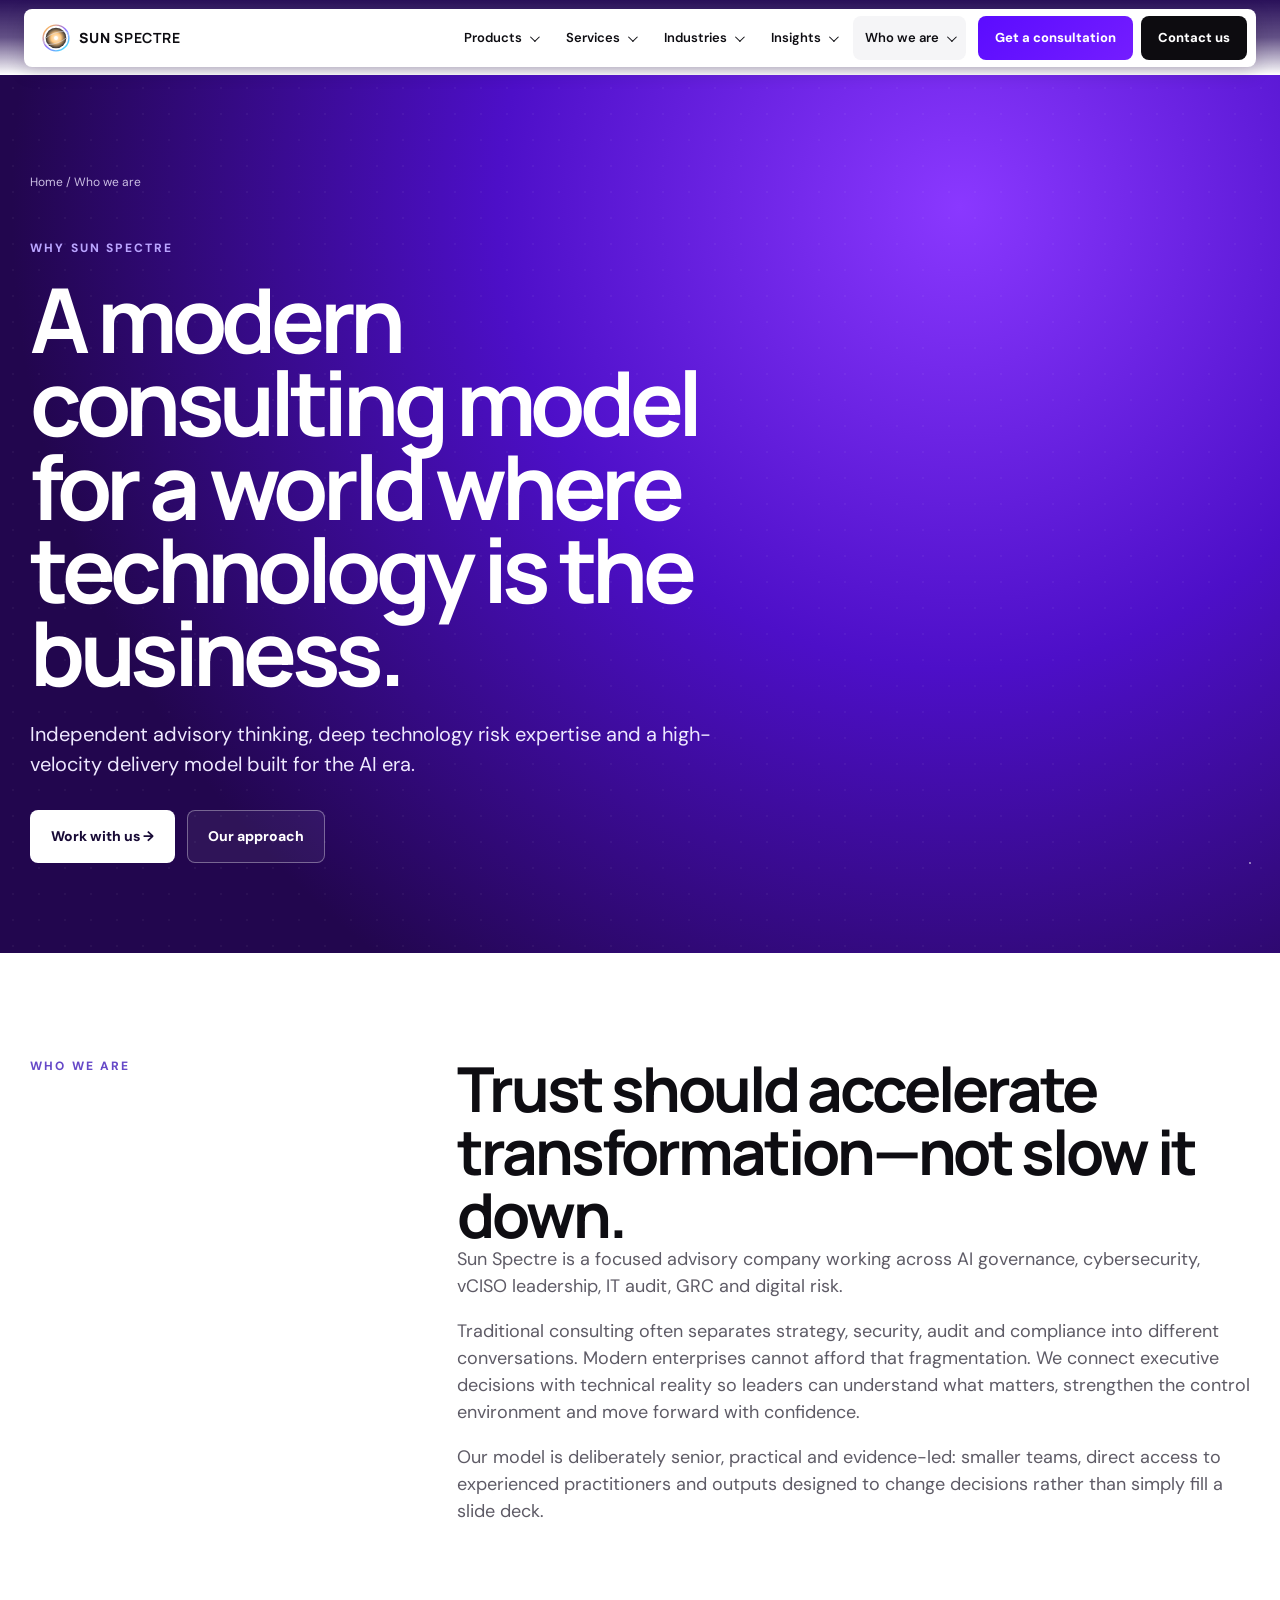
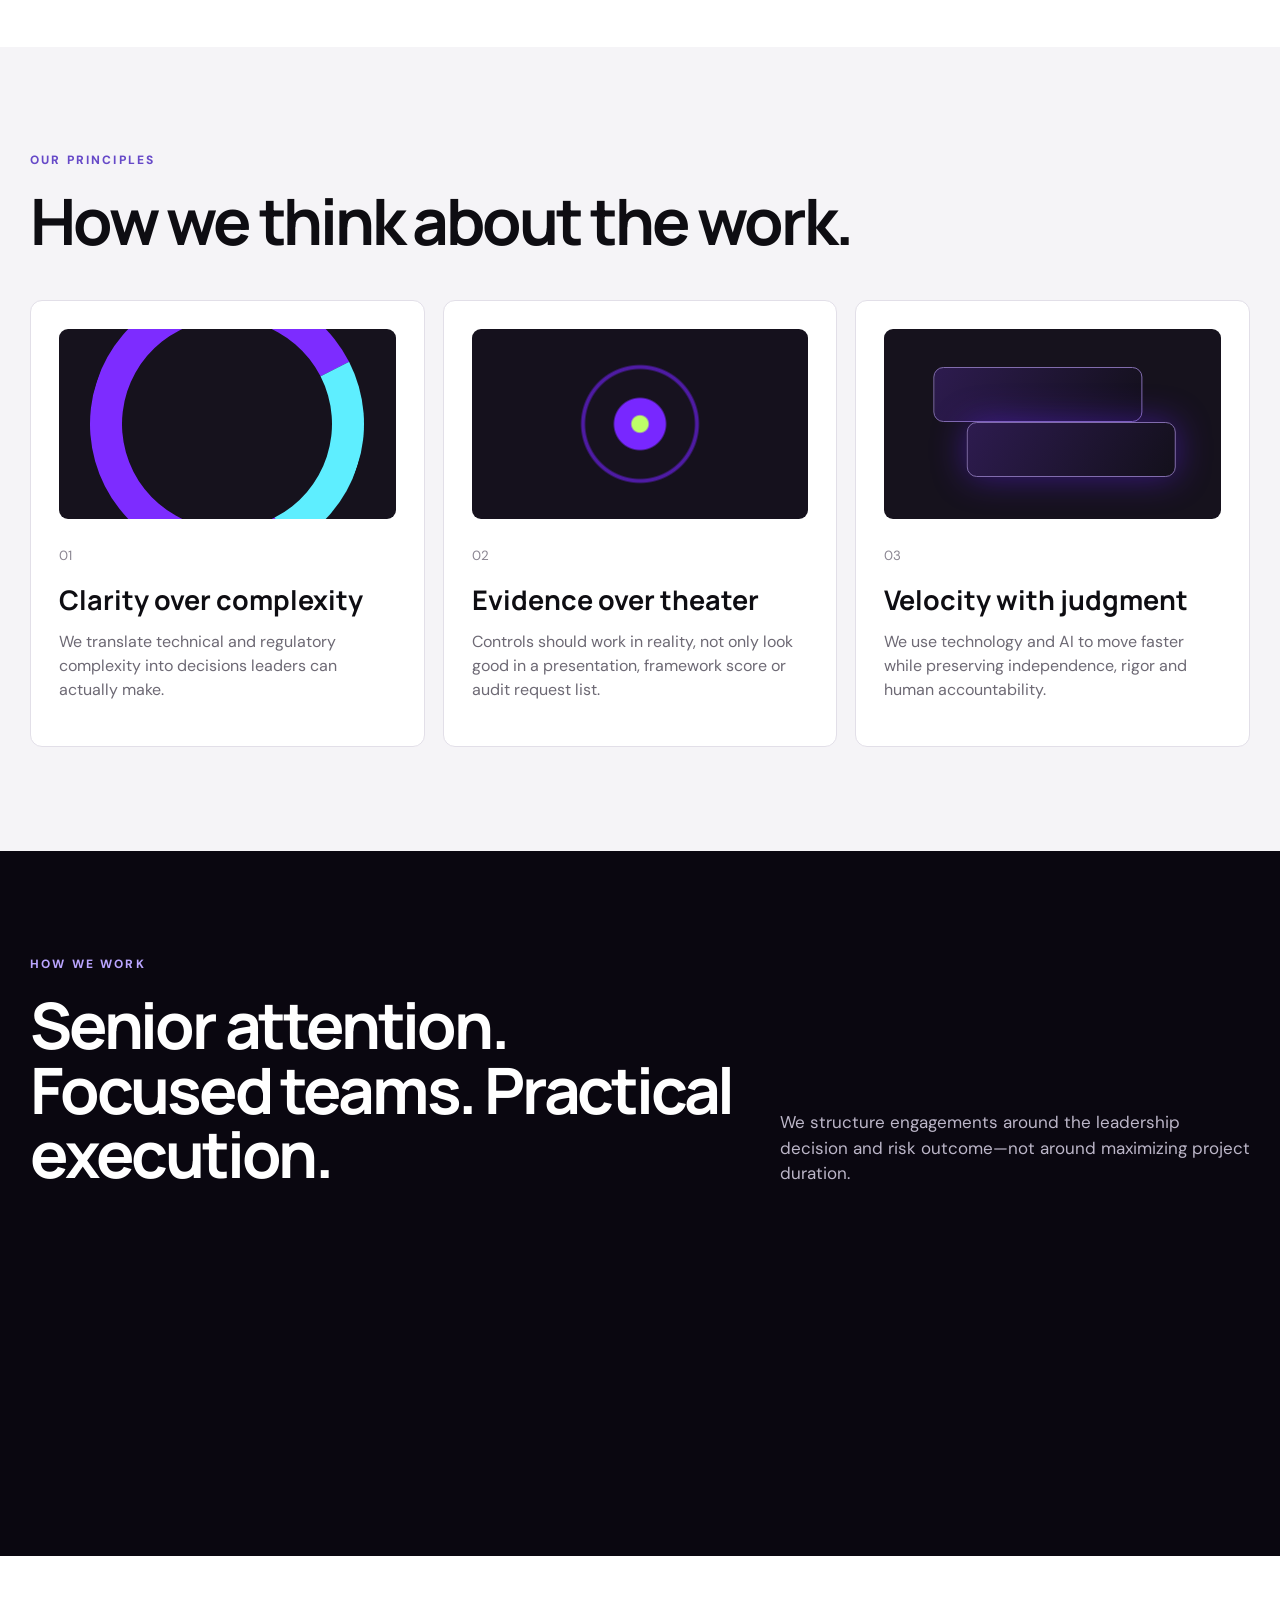
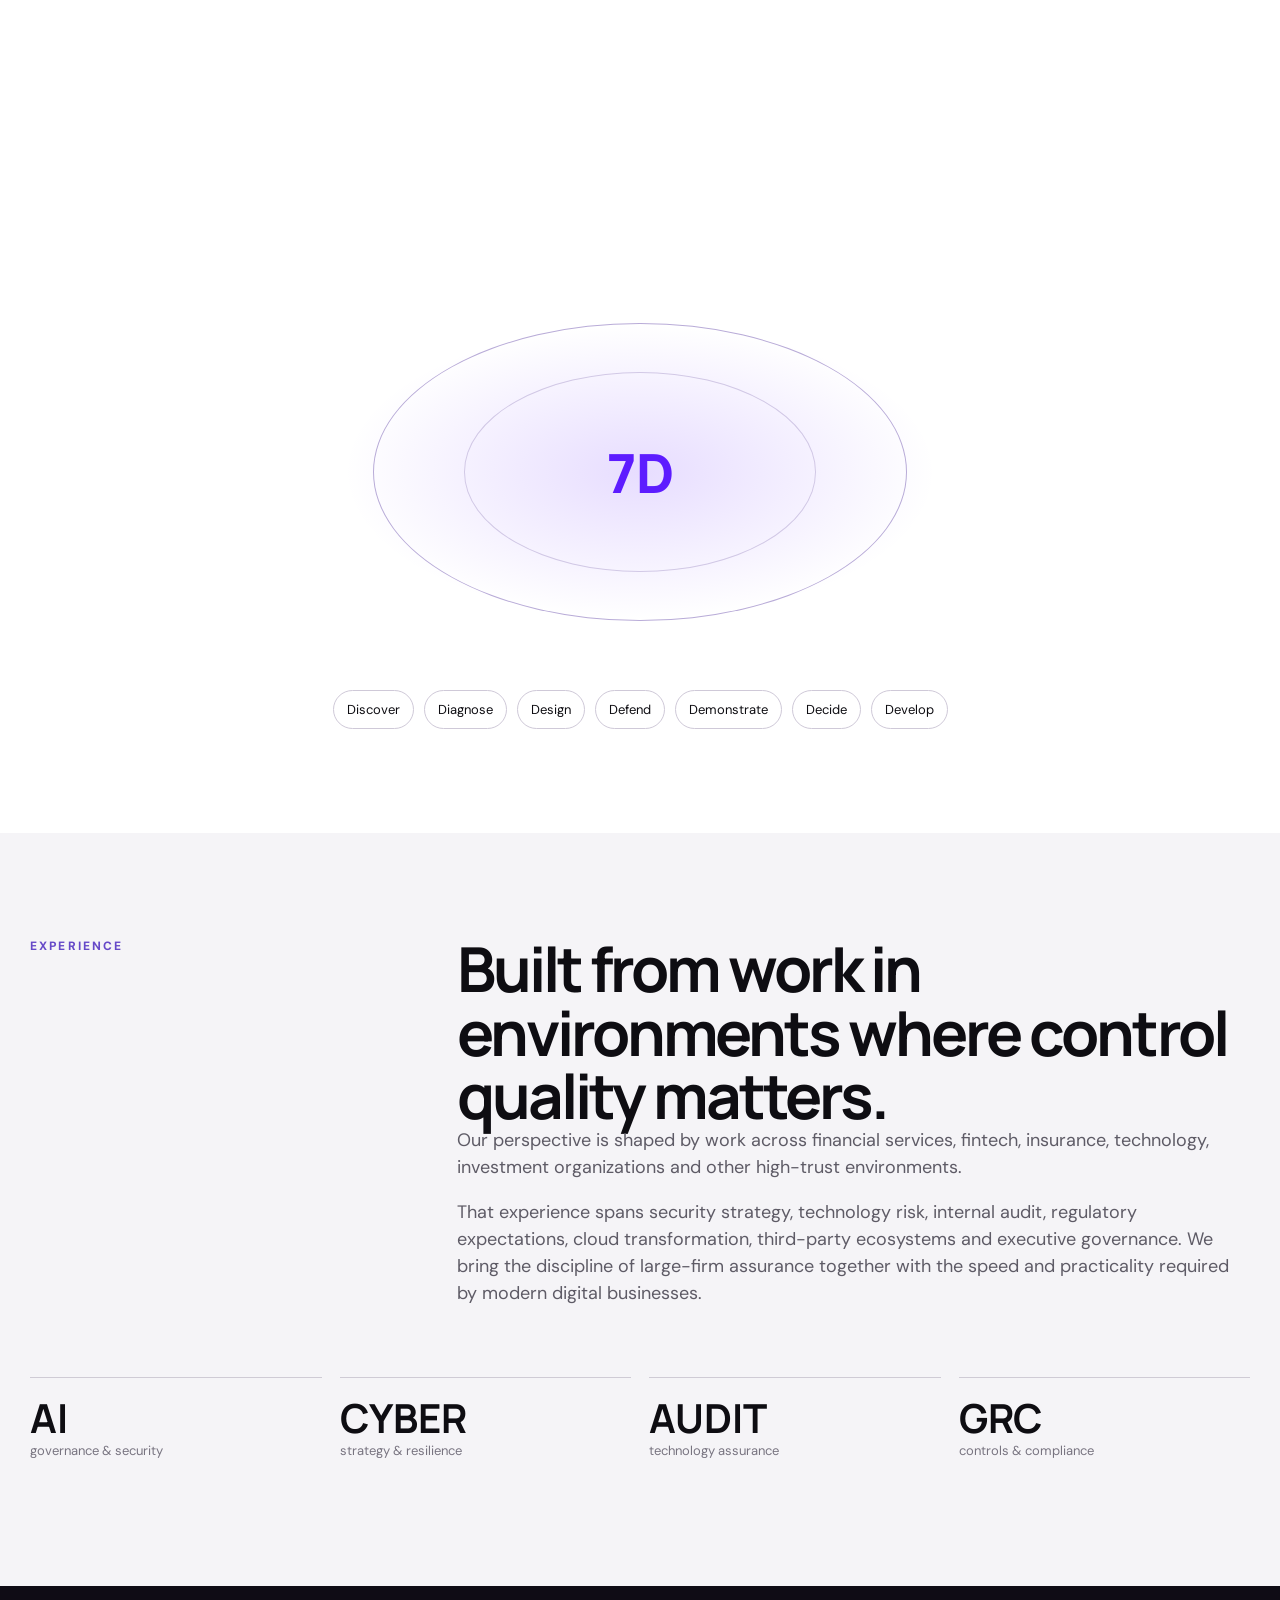
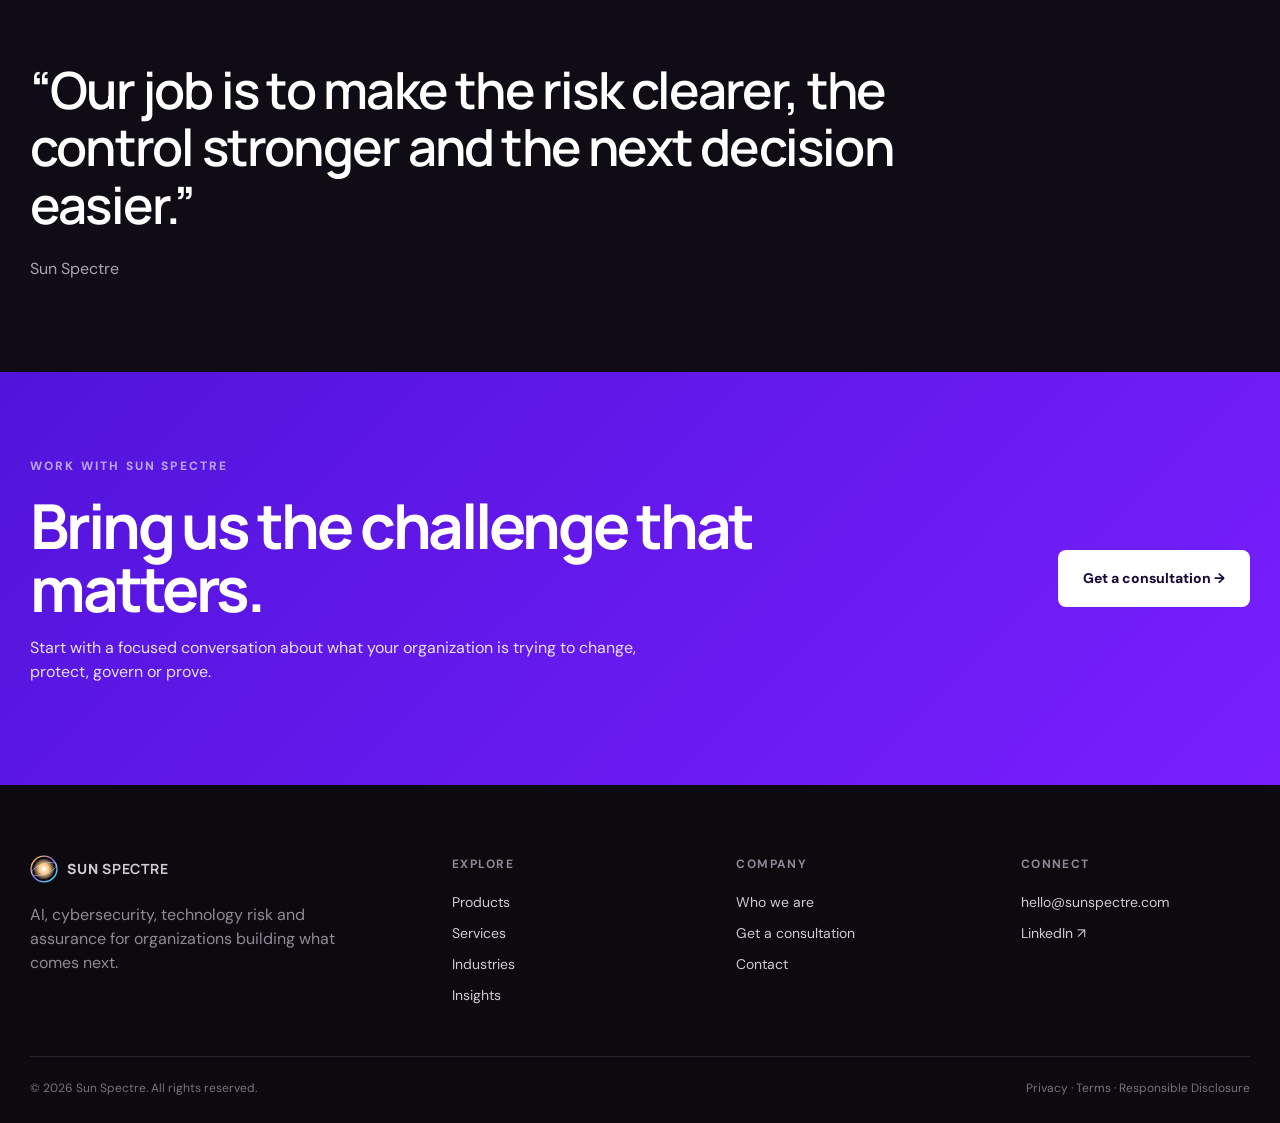
==== commit 6abd1999: "Create comprehensive Sun Spectre about page" ====
--- a/about.html
+++ b/about.html
@@ -1,42 +1,19 @@
 <!DOCTYPE html>
-<html lang="en">
-<head>
-  <meta charset="UTF-8" />
-  <meta name="viewport" content="width=device-width, initial-scale=1.0" />
-  <meta name="theme-color" content="#07090d" />
-  <link rel="preconnect" href="https://fonts.googleapis.com">
-  <link rel="preconnect" href="https://fonts.gstatic.com" crossorigin>
-  <link href="https://fonts.googleapis.com/css2?family=DM+Sans:wght@400;500;600;700&family=Manrope:wght@400;500;600;700;800&display=swap" rel="stylesheet">
-  <link rel="stylesheet" href="styles.css" />
-  <title>Who We Are | Sun Spectre</title>
-  <meta name="description" content="About Sun Spectre, a modern AI, cybersecurity and technology risk consulting company." />
-</head>
-<body class="inner-body">
-  <div class="spectral-cursor" aria-hidden="true"></div><div class="grain" aria-hidden="true"></div>
-  <header class="site-header" data-header><div class="header-inner">
-    <a class="brand" href="index.html" aria-label="Sun Spectre home"><img class="brand-logo" src="assets/logo-sun-spectre.svg" alt="Sun Spectre logo" /><span class="brand-name">SUN <b>SPECTRE</b></span></a>
-    <button class="menu-toggle" type="button" aria-label="Open navigation" aria-expanded="false" data-menu-toggle><span></span><span></span></button>
-    <nav class="main-nav" aria-label="Primary navigation" data-menu>
-      <a class="nav-link" href="products.html">Products</a><a class="nav-link" href="services.html">Services</a><a class="nav-link" href="industries.html">Industries</a><a class="nav-link" href="insights.html">Insights</a><a class="nav-link" href="about.html">Who we are</a>
-    </nav>
-    <a class="header-cta" href="talk-to-us.html">Talk to us <span>↗</span></a>
-  </div></header>
-<main>
-  <section class="page-hero"><div class="page-shell reveal"><div class="section-kicker">WHO WE ARE</div><h1>A modern consulting firm for a world where technology is the business.</h1><p>Sun Spectre combines independent advisory thinking, deep technology risk expertise and a high-velocity delivery model built for the AI era.</p></div></section>
-  <section class="section-space"><div class="page-shell">
-    <div class="about-grid reveal"><h2>We believe trust should accelerate transformation—not slow it down.</h2><div><p>Sun Spectre brings experienced consultants with 10+ years of delivery across global firms, fintech, banking, manufacturing, and other high-trust industries.</p><p>Traditional consulting often separates strategy, cyber, audit and compliance into different conversations. Modern enterprises cannot afford that fragmentation.</p><p>Sun Spectre connects executive decisions with technical reality. We help leaders understand what matters, strengthen the control environment and move forward with confidence.</p></div></div>
-    <div class="principles">
-      <article class="principle reveal"><span>01</span><h3>Clarity over complexity</h3><p>We translate technical and regulatory complexity into decisions leaders can actually make.</p></article>
-      <article class="principle reveal"><span>02</span><h3>Evidence over theater</h3><p>Controls should work in reality, not only look good in a presentation or audit request list.</p></article>
-      <article class="principle reveal"><span>03</span><h3>Velocity with judgment</h3><p>We use technology and AI to move faster while preserving independence, rigor and human accountability.</p></article>
-    </div>
-  </div></section>
-</main>  <footer class="site-footer">
-    <div class="page-shell footer-top">
-      <div class="footer-brand"><a class="brand footer-logo" href="index.html"><img class="brand-logo" src="assets/logo-sun-spectre.svg" alt="Sun Spectre logo" /><span class="brand-name">SUN <b>SPECTRE</b></span></a><p>AI, cybersecurity and technology risk consulting for organizations building the future.</p></div>
-      <div class="footer-column"><h4>Explore</h4><a href="products.html">Products</a><a href="services.html">Services</a><a href="industries.html">Industries</a><a href="insights.html">Insights</a></div>
-      <div class="footer-column"><h4>Company</h4><a href="about.html">Who we are</a><a href="talk-to-us.html">Talk to us</a><a href="contact.html">Contact</a></div>
-      <div class="footer-column"><h4>Connect</h4><a href="mailto:hello@sunspectre.com">hello@sunspectre.com</a><a href="https://www.linkedin.com/company/sun-spectre/?viewAsMember=true" target="_blank" rel="noopener noreferrer">LinkedIn</a></div>
-    </div>
-    <div class="page-shell footer-bottom"><span>© <span id="year"></span> Sun Spectre. All rights reserved.</span><span>Privacy · Terms · Responsible Disclosure</span></div>
-  </footer><script src="script.js"></script></body></html>+<html lang="en"><head><meta charset="UTF-8"><meta name="viewport" content="width=device-width, initial-scale=1.0"><meta name="theme-color" content="#5d13ff"><meta name="description" content="About Sun Spectre, an AI, cybersecurity and technology risk consulting company built for high-trust organizations."><title>Who We Are | Sun Spectre</title><link rel="preconnect" href="https://fonts.googleapis.com"><link rel="preconnect" href="https://fonts.gstatic.com" crossorigin><link href="https://fonts.googleapis.com/css2?family=DM+Sans:wght@400;500;600;700&family=Manrope:wght@500;600;700;800&display=swap" rel="stylesheet"><link rel="stylesheet" href="styles.css"></head>
+<body><div data-site-header></div><main>
+<section class="page-hero split"><div class="page-shell"><div><div class="crumb">Home / Who we are</div><div class="section-kicker light">WHY SUN SPECTRE</div><h1>A modern consulting model for a world where technology is the business.</h1><p>Independent advisory thinking, deep technology risk expertise and a high-velocity delivery model built for the AI era.</p><div class="hero-actions"><a class="button white" href="talk-to-us.html">Work with us →</a><a class="button ghost" href="#who-we-are">Our approach</a></div></div><div class="hero-orb-small"></div></div></section>
+
+<section class="section" id="who-we-are"><div class="page-shell intro-grid reveal"><div class="section-kicker">WHO WE ARE</div><div><h2>Trust should accelerate transformation—not slow it down.</h2><div class="copy"><p>Sun Spectre is a focused advisory company working across AI governance, cybersecurity, vCISO leadership, IT audit, GRC and digital risk.</p><p>Traditional consulting often separates strategy, security, audit and compliance into different conversations. Modern enterprises cannot afford that fragmentation. We connect executive decisions with technical reality so leaders can understand what matters, strengthen the control environment and move forward with confidence.</p><p>Our model is deliberately senior, practical and evidence-led: smaller teams, direct access to experienced practitioners and outputs designed to change decisions rather than simply fill a slide deck.</p></div></div></div></section>
+
+<section class="section soft"><div class="page-shell section-head reveal"><div><div class="section-kicker">OUR PRINCIPLES</div><h2>How we think about the work.</h2></div></div><div class="page-shell difference-grid"><article class="difference-card reveal"><div class="difference-art speed"></div><small>01</small><h3>Clarity over complexity</h3><p>We translate technical and regulatory complexity into decisions leaders can actually make.</p></article><article class="difference-card reveal"><div class="difference-art depth"></div><small>02</small><h3>Evidence over theater</h3><p>Controls should work in reality, not only look good in a presentation, framework score or audit request list.</p></article><article class="difference-card reveal"><div class="difference-art proof"></div><small>03</small><h3>Velocity with judgment</h3><p>We use technology and AI to move faster while preserving independence, rigor and human accountability.</p></article></div></section>
+
+<section class="section dark" id="how-we-work"><div class="page-shell section-head reveal"><div><div class="section-kicker light">HOW WE WORK</div><h2>Senior attention. Focused teams. Practical execution.</h2></div><p>We structure engagements around the leadership decision and risk outcome—not around maximizing project duration.</p></div><div class="page-shell process-grid reveal"><article class="process-step"><span>01</span><h3>Start with context</h3><p>Understand the business model, critical services, technology reality and leadership pressure before selecting a framework.</p></article><article class="process-step"><span>02</span><h3>Challenge assumptions</h3><p>Test whether risk narratives, controls and evidence actually support the conclusions management is relying on.</p></article><article class="process-step"><span>03</span><h3>Design for ownership</h3><p>Make every recommendation explicit about decisions, owners, evidence, sequencing and success measures.</p></article><article class="process-step"><span>04</span><h3>Stay close to reality</h3><p>Connect strategy to architecture, process, tooling and behavior so the target model can actually operate.</p></article></div></section>
+
+<section class="section" id="method"><div class="page-shell section-head reveal"><div><div class="section-kicker">THE 7D METHOD</div><h2>Seven dimensions. One line of sight.</h2></div><p>Our method keeps strategic intent, technical reality, control evidence and leadership decisions connected throughout the engagement.</p></div><div class="page-shell method-ring reveal"><b>7D</b></div><div class="page-shell method-tags reveal"><span>Discover</span><span>Diagnose</span><span>Design</span><span>Defend</span><span>Demonstrate</span><span>Decide</span><span>Develop</span></div></section>
+
+<section class="section soft"><div class="page-shell intro-grid reveal"><div class="section-kicker">EXPERIENCE</div><div><h2>Built from work in environments where control quality matters.</h2><div class="copy"><p>Our perspective is shaped by work across financial services, fintech, insurance, technology, investment organizations and other high-trust environments.</p><p>That experience spans security strategy, technology risk, internal audit, regulatory expectations, cloud transformation, third-party ecosystems and executive governance. We bring the discipline of large-firm assurance together with the speed and practicality required by modern digital businesses.</p></div></div></div><div class="page-shell stats-grid reveal"><div class="stat-card"><strong>AI</strong><span>governance & security</span></div><div class="stat-card"><strong>CYBER</strong><span>strategy & resilience</span></div><div class="stat-card"><strong>AUDIT</strong><span>technology assurance</span></div><div class="stat-card"><strong>GRC</strong><span>controls & compliance</span></div></div></section>
+
+<section class="quote-band"><div class="page-shell reveal"><blockquote>“Our job is to make the risk clearer, the control stronger and the next decision easier.”</blockquote><p>Sun Spectre</p></div></section>
+
+<section class="cta-band"><div class="page-shell"><div><div class="section-kicker light">WORK WITH SUN SPECTRE</div><h2>Bring us the challenge that matters.</h2><p>Start with a focused conversation about what your organization is trying to change, protect, govern or prove.</p></div><a class="button white large" href="talk-to-us.html">Get a consultation →</a></div></section>
+</main><div data-site-footer></div><script src="script.js"></script></body></html>
--- a/styles.css
+++ b/styles.css
@@ -1,108 +1,25 @@
-:root {
-  --ink:#070a12;
-  --ink-2:#101725;
-  --ink-3:#172033;
-  --paper:#f6f8fc;
-  --paper-2:#edf2f8;
-  --white:#ffffff;
-  --text:#101828;
-  --muted:#4d5c73;
-  --muted-light:#8fa0b8;
-  --line:rgba(16,24,40,.14);
-  --line-dark:rgba(255,255,255,.11);
-  --sun:#ffb464;
-  --rose:#ff6f7d;
-  --violet:#9a72ff;
-  --cyan:#5de2ff;
-  --acid:#d4ff6b;
-  --max:1440px;
-  --radius:28px;
+:root{
+  --ink:#0e0d12;--muted:#68677a;--line:#dddbe5;--soft:#f5f4f7;--white:#fff;
+  --purple:#5d13ff;--purple2:#7d31ff;--violet:#2a075f;--night:#0a0710;--night2:#16111d;
+  --cyan:#69efff;--lime:#c2ff63;--max:1220px;--shadow:0 26px 80px rgba(18,5,50,.18)
 }
+*{box-sizing:border-box}html{scroll-behavior:smooth}body{margin:0;color:var(--ink);background:#fff;font-family:"DM Sans",Arial,sans-serif;line-height:1.5;-webkit-font-smoothing:antialiased}body.menu-open{overflow:hidden}img{max-width:100%;display:block}a{color:inherit;text-decoration:none}button,input,select,textarea{font:inherit}.page-shell{width:min(var(--max),calc(100% - 48px));margin-inline:auto}.section{padding:104px 0}.section.soft{background:var(--soft)}.section.dark{background:var(--night);color:#fff}.section.purple{background:linear-gradient(135deg,#4e0ed2,#6c14ff 55%,#300875);color:#fff}.section-kicker{font-size:12px;font-weight:800;letter-spacing:.18em;text-transform:uppercase;color:#6649c8;margin-bottom:20px}.section-kicker.light{color:#baa5ff}.section-head{display:flex;justify-content:space-between;align-items:end;gap:36px;margin-bottom:46px}.section-head h2,.display-h2{margin:0;font:700 clamp(38px,5vw,66px)/1.01 "Manrope",sans-serif;letter-spacing:-.05em;max-width:900px}.section-head p{max-width:470px;color:var(--muted);font-size:17px;margin:0}.dark .section-head p,.purple .section-head p{color:#bcb6c8}.reveal{opacity:0;transform:translateY(18px);transition:opacity .65s ease,transform .65s ease}.reveal.is-visible{opacity:1;transform:none}.text-link{display:inline-flex;align-items:center;gap:8px;font-weight:700;border-bottom:1px solid #aaa;padding-bottom:3px}.text-link.light{color:#fff;border-color:#6d657a}.eyebrow{font-size:11px;letter-spacing:.15em;font-weight:800;text-transform:uppercase}.button{display:inline-flex;align-items:center;justify-content:center;gap:9px;border-radius:8px;padding:15px 20px;border:1px solid transparent;font-weight:800;font-size:14px;transition:.2s}.button:hover{transform:translateY(-2px)}.button.primary{background:var(--purple);color:#fff}.button.dark{background:#0d0c10;color:#fff}.button.white{background:#fff;color:#180a36}.button.ghost{border-color:rgba(255,255,255,.35);color:#fff;background:rgba(255,255,255,.06)}.button.outline{border-color:#bdb9c7;background:#fff}.button.large{padding:17px 24px}.hero-actions{display:flex;gap:12px;flex-wrap:wrap;margin-top:32px}
 
-*{box-sizing:border-box}
-html{scroll-behavior:smooth}
-body{margin:0;background:var(--paper);color:var(--text);font-family:"DM Sans",sans-serif;line-height:1.6;overflow-x:hidden}
-a{color:inherit;text-decoration:none}
-button,input,textarea{font:inherit}
-button{color:inherit}
-::selection{background:var(--sun);color:#111}
+/* Floating navigation + mega menu */
+.site-header{position:sticky;top:0;z-index:100;padding:9px 0 8px;background:linear-gradient(180deg,rgba(33,7,83,.96),rgba(33,7,83,.7),transparent);transition:.25s}.site-header.scrolled{background:rgba(31,7,78,.92);backdrop-filter:blur(18px)}.nav-shell{width:min(1232px,calc(100% - 36px));min-height:58px;margin:auto;background:#fff;border-radius:8px;display:flex;align-items:center;padding:0 9px 0 18px;box-shadow:0 5px 18px rgba(20,4,45,.18);position:relative}.brand{display:flex;align-items:center;gap:9px;white-space:nowrap}.brand-logo{width:28px;height:28px}.brand-name{font:800 14px/1 "Manrope",sans-serif;letter-spacing:.055em}.main-nav{display:flex;align-items:center;gap:5px;margin-left:auto}.nav-link{display:flex;align-items:center;gap:8px;padding:12px 12px;border-radius:8px;font-size:13px;font-weight:600;transition:.18s}.nav-link i{width:7px;height:7px;border-right:1.5px solid currentColor;border-bottom:1.5px solid currentColor;transform:rotate(45deg) translateY(-2px);transition:.18s}.nav-link:hover,.nav-link.mega-active,.nav-link[aria-current="page"]{background:#f5f5f7}.nav-link.mega-active i{transform:rotate(225deg) translate(-1px,-1px)}.nav-actions{display:flex;gap:8px;margin-left:12px}.nav-cta{padding:12px 17px;border-radius:8px;color:#fff;font-weight:800;font-size:13px}.nav-cta.primary{background:linear-gradient(135deg,#5b0cff,#741dff)}.nav-cta.dark{background:#0d0c10}.menu-toggle{display:none;background:none;border:0;margin-left:auto;width:42px;height:42px}.menu-toggle span{display:block;width:22px;height:2px;background:#111;margin:6px auto}
+.mega-panel{position:absolute;top:75px;left:50%;width:min(1232px,calc(100% - 36px));transform:translate(-50%,-8px);background:#fff;color:var(--ink);border-radius:8px;box-shadow:var(--shadow);opacity:0;visibility:hidden;pointer-events:none;transition:.2s;overflow:hidden}.mega-panel.open{opacity:1;visibility:visible;pointer-events:auto;transform:translate(-50%,0)}.mega-content{display:none;padding:26px}.mega-content.active{display:block}.mega-kicker{font-size:11px;letter-spacing:.14em;color:#68677a;font-weight:800;margin:0 0 18px}.mega-feature{border:1px solid var(--line);border-radius:12px;padding:21px 24px;display:flex;justify-content:space-between;align-items:center;gap:25px;background:#fbfbfc}.mega-feature span:first-child{display:flex;flex-direction:column;gap:5px}.mega-feature strong{font:600 23px/1.15 "Manrope",sans-serif}.mega-feature small{color:#67667a;font-size:14px}.mega-learn{display:flex;align-items:center;gap:10px;font-weight:600;text-decoration:underline;white-space:nowrap}.mega-learn b{width:25px;height:25px;display:grid;place-items:center;background:#111;color:#fff;border-radius:7px;text-decoration:none}.mega-columns{display:grid;grid-template-columns:repeat(3,1fr);gap:0 34px;padding:30px 20px 27px}.mega-link{display:flex;flex-direction:column;gap:7px;padding:14px 0;border-bottom:1px solid transparent}.mega-link:hover strong{color:var(--purple)}.mega-link strong{font-size:14px;font-weight:600}.mega-link small{font-size:12.5px;line-height:1.25;color:#77748a;max-width:280px}.mega-footer{border-top:1px solid var(--line);padding:18px 0 2px;display:flex;justify-content:space-between;align-items:end;gap:24px}.mega-footer>span:first-child{display:flex;flex-direction:column;gap:5px}.mega-footer strong{font-size:13px}.mega-footer small{font-size:12px;color:#7b7988}.mega-footer-links{display:flex;gap:30px}.mega-footer-links a{font-size:14px;text-decoration:underline}.mega-footer-links a:hover{color:var(--purple)}
 
-.page-shell{width:min(calc(100% - 72px),var(--max));margin:0 auto}
-.section-space{padding:136px 0}
-.grain{pointer-events:none;position:fixed;inset:0;z-index:99;opacity:.025;background-image:url("data:image/svg+xml,%3Csvg viewBox='0 0 180 180' xmlns='http://www.w3.org/2000/svg'%3E%3Cfilter id='n'%3E%3CfeTurbulence type='fractalNoise' baseFrequency='.9' numOctaves='4' stitchTiles='stitch'/%3E%3C/filter%3E%3Crect width='100%25' height='100%25' filter='url(%23n)' opacity='.55'/%3E%3C/svg%3E")}
-.spectral-cursor{position:fixed;width:360px;height:360px;border-radius:50%;pointer-events:none;z-index:0;transform:translate(-50%,-50%);background:radial-gradient(circle,rgba(93,226,255,.11),rgba(154,114,255,.06) 35%,transparent 68%);filter:blur(12px);mix-blend-mode:screen;opacity:0;transition:opacity .4s}
-body:hover .spectral-cursor{opacity:1}
-
-.site-header{position:fixed;top:0;left:0;width:100%;z-index:50;color:white;transition:background .3s,border-color .3s,backdrop-filter .3s}
-.site-header.scrolled{background:rgba(7,9,13,.86);border-bottom:1px solid rgba(255,255,255,.08);backdrop-filter:blur(22px)}
-.header-inner{width:min(calc(100% - 56px),var(--max));height:82px;margin:0 auto;display:flex;align-items:center;gap:40px}
-.brand{display:inline-flex;align-items:center;gap:12px;white-space:nowrap}
-.brand-logo{width:32px;height:32px;display:block;filter:drop-shadow(0 0 18px rgba(154,114,255,.2))}
-.brand-name{font-family:"Manrope",sans-serif;letter-spacing:.13em;font-size:12px;font-weight:500}.brand-name b{font-weight:800}
-.main-nav{display:flex;align-items:center;gap:32px;margin-left:auto}
-.nav-link{position:relative;border:0;background:none;padding:30px 0;font-size:13px;font-weight:500;cursor:pointer;color:#e5e7eb}
-.nav-link::after{content:"";position:absolute;left:0;right:100%;bottom:20px;height:1px;background:linear-gradient(90deg,var(--sun),var(--violet));transition:right .25s}.nav-link:hover::after{right:0}
-.nav-link span{margin-left:5px;color:#9098a5}
-.nav-item{position:relative}.mega-panel{position:absolute;top:70px;left:50%;width:min(920px,80vw);transform:translateX(-47%) translateY(10px);display:grid;grid-template-columns:.82fr 1.18fr;background:rgba(10,13,19,.97);border:1px solid rgba(255,255,255,.11);border-radius:22px;padding:28px;box-shadow:0 30px 90px rgba(0,0,0,.5);opacity:0;visibility:hidden;transition:.25s;backdrop-filter:blur(24px)}
-.nav-item:hover .mega-panel,.nav-item:focus-within .mega-panel{opacity:1;visibility:visible;transform:translateX(-47%) translateY(0)}
-.mega-intro{padding:16px 32px 16px 10px;border-right:1px solid rgba(255,255,255,.1)}.mega-intro h3{font:600 26px/1.15 "Manrope";margin:14px 0}.mega-intro p{color:#9aa3b1;line-height:1.6;font-size:13px}.mini-label{font-size:9px;letter-spacing:.18em;color:var(--sun)}
-.mega-links{display:grid;grid-template-columns:1fr 1fr;padding-left:22px}.mega-links a{display:flex;gap:12px;align-items:center;padding:15px 10px;border-bottom:1px solid rgba(255,255,255,.07);font-size:12px;color:#dfe3e8}.mega-links a:hover{color:white;background:rgba(255,255,255,.035)}.mega-links span{font:9px monospace;color:#6e7786}
-.text-link{display:inline-block;font-size:13px;font-weight:600;padding-bottom:5px;border-bottom:1px solid rgba(17,21,27,.25)}.text-link.light{color:white;border-color:rgba(255,255,255,.28)}
-.header-cta{margin-left:16px;padding:12px 18px;border:1px solid rgba(255,255,255,.28);border-radius:999px;font-size:12px;font-weight:700;transition:.25s}.header-cta:hover{background:white;color:#090b10}.header-cta span{margin-left:10px}
-.menu-toggle{display:none;margin-left:auto;width:42px;height:42px;border-radius:50%;border:1px solid rgba(255,255,255,.18);background:transparent;position:relative}.menu-toggle span{position:absolute;left:11px;right:11px;height:1px;background:white}.menu-toggle span:first-child{top:16px}.menu-toggle span:last-child{top:24px}
-
-.hero{position:relative;min-height:910px;background:var(--ink);color:white;overflow:hidden;padding-top:82px}
-.hero-grid-lines{position:absolute;inset:0;background-image:linear-gradient(rgba(255,255,255,.035) 1px,transparent 1px),linear-gradient(90deg,rgba(255,255,255,.035) 1px,transparent 1px);background-size:72px 72px;mask-image:linear-gradient(to bottom,rgba(0,0,0,.8),transparent 88%)}
-.hero-glow{position:absolute;border-radius:50%;filter:blur(80px);opacity:.28}.hero-glow-a{width:580px;height:580px;right:8%;top:12%;background:radial-gradient(circle,var(--violet),transparent 65%)}.hero-glow-b{width:480px;height:480px;right:30%;bottom:-18%;background:radial-gradient(circle,var(--sun),transparent 68%);opacity:.15}
-.hero-layout{position:relative;z-index:2;display:grid;grid-template-columns:1.08fr .92fr;align-items:center;min-height:730px;gap:50px}
-.hero-copy{padding-top:35px}.eyebrow,.section-kicker{font-size:10px;letter-spacing:.2em;font-weight:700}.eyebrow{display:flex;align-items:center;gap:10px;color:#c5cbd4}.eyebrow span{width:30px;height:1px;background:linear-gradient(90deg,var(--sun),var(--violet))}
-.hero h1{font:500 clamp(66px,7.3vw,118px)/.91 "Manrope";letter-spacing:-.065em;margin:25px 0 28px;max-width:980px}.hero h1 em{font-style:normal;background:linear-gradient(100deg,#fff 0%,#ffd09c 25%,#d8b8ff 54%,#73e7ff 84%);-webkit-background-clip:text;color:transparent}
-.hero-lede{max-width:690px;color:#b9c4d4;font-size:18px;line-height:1.7;margin:0}.hero-actions{display:flex;gap:14px;align-items:center;margin-top:36px}.button{display:inline-flex;align-items:center;justify-content:center;gap:14px;border-radius:999px;padding:15px 22px;font-size:13px;font-weight:700;transition:transform .25s,background .25s,color .25s,border-color .25s}.button:hover{transform:translateY(-2px)}.button.primary{background:white;color:#0a0d12}.button.primary:hover{background:#ffe2be}.button.secondary{border:1px solid rgba(255,255,255,.24);color:white}.button.secondary:hover{border-color:rgba(255,255,255,.56);background:rgba(255,255,255,.06)}.button.secondary.dark{color:var(--text);border-color:rgba(17,21,27,.28)}.button.large{padding:18px 28px;font-size:14px}
-.hero-visual{height:580px;position:relative;display:grid;place-items:center;perspective:1200px;transform-style:preserve-3d;transition:transform .18s ease-out}.spectre-sphere{width:min(29vw,390px);aspect-ratio:1;border-radius:50%;position:relative;background:radial-gradient(circle at 35% 30%,#ffe6bd 0,rgba(255,180,100,.95) 7%,rgba(255,111,125,.82) 17%,rgba(154,114,255,.58) 36%,rgba(15,20,29,.96) 68%);box-shadow:0 0 70px rgba(255,111,125,.18),0 0 160px rgba(154,114,255,.15),inset -50px -60px 90px rgba(0,0,0,.5);animation:float 7s ease-in-out infinite}.sphere-core{position:absolute;inset:16%;border-radius:50%;border:1px solid rgba(255,255,255,.16);background:repeating-radial-gradient(circle at 35% 30%,transparent 0 10px,rgba(255,255,255,.035) 11px 12px)}.sphere-scan{position:absolute;inset:-7%;border-radius:50%;background:linear-gradient(transparent 46%,rgba(93,226,255,.22) 49%,rgba(255,255,255,.9) 50%,rgba(93,226,255,.22) 51%,transparent 54%);transform:rotate(-18deg);filter:blur(.5px)}
-.orbital{position:absolute;border-radius:50%;border:1px solid rgba(255,255,255,.1)}.orbital-1{width:72%;aspect-ratio:1;transform:rotateX(72deg) rotateZ(18deg);animation:spinA 18s linear infinite}.orbital-2{width:88%;aspect-ratio:1;border-style:dashed;border-color:rgba(93,226,255,.12);transform:rotateY(72deg) rotateZ(-15deg);animation:spinB 24s linear infinite reverse}.orbital-3{width:105%;aspect-ratio:1;border-color:rgba(154,114,255,.09);transform:rotateX(58deg) rotateY(25deg);animation:spinA 36s linear infinite reverse}
-.data-node{position:absolute;min-width:132px;padding:11px 13px;border:1px solid rgba(255,255,255,.12);border-radius:12px;background:rgba(7,9,13,.72);backdrop-filter:blur(12px);box-shadow:0 16px 40px rgba(0,0,0,.2)}.data-node span{display:block;font:8px monospace;letter-spacing:.16em;color:#7d8696}.data-node b{display:block;margin-top:3px;font-size:11px;letter-spacing:.05em}.node-a{top:16%;left:4%;transform:translateZ(60px)}.node-b{right:-2%;top:32%;transform:translateZ(100px)}.node-c{left:11%;bottom:17%;transform:translateZ(130px)}.node-d{right:8%;bottom:8%;transform:translateZ(80px)}
-.hero-foot{position:relative;z-index:2;min-height:96px;border-top:1px solid rgba(255,255,255,.09);display:grid;grid-template-columns:repeat(3,1fr);align-items:center;color:#808998;font-size:11px;letter-spacing:.04em}.hero-foot span:nth-child(2){text-align:center}.hero-foot span:nth-child(3){text-align:right}
-@keyframes float{50%{transform:translateY(-14px) rotate(.7deg)}}@keyframes spinA{to{transform:rotateX(72deg) rotateZ(378deg)}}@keyframes spinB{to{transform:rotateY(72deg) rotateZ(345deg)}}
-
-.intro-statement{background:var(--paper)}.split-heading{display:grid;grid-template-columns:.34fr 1fr;gap:70px}.section-kicker{color:#6d7480;padding-top:10px}.split-heading h2,.section-top h2,.impact-header h2,.industry-intro h2,.method-copy h2,.final-cta h2,.page-hero h1{font:500 clamp(46px,5.7vw,84px)/1 "Manrope";letter-spacing:-.055em;margin:0}.split-heading p{max-width:730px;font-size:18px;line-height:1.75;color:#555e69;margin:32px 0 0}
-
-.dark-panel{background:var(--ink);color:white}.section-top{display:flex;align-items:flex-end;justify-content:space-between;gap:40px;margin-bottom:54px}.section-top h2{max-width:940px;margin-top:16px}.dark-panel .section-kicker{color:#818a98}
-.capability-list{border-top:1px solid var(--line-dark)}.cap-row{display:grid;grid-template-columns:80px 1fr 50px;align-items:center;min-height:142px;border-bottom:1px solid var(--line-dark);transition:background .3s,padding .3s}.cap-row:hover{background:linear-gradient(90deg,rgba(255,180,100,.055),rgba(154,114,255,.04),transparent);padding-left:12px}.cap-index{font:10px monospace;color:#606978}.cap-row h3{font:500 clamp(28px,3vw,46px)/1.1 "Manrope";letter-spacing:-.035em;margin:0 0 8px}.cap-row p{margin:0;color:#929ba8;font-size:13px}.cap-arrow{font-size:20px;text-align:right;color:#6f7886;transition:.25s}.cap-row:hover .cap-arrow{color:var(--sun);transform:translate(3px,-3px)}
-
-.insights-section{background:var(--paper)}.editorial-grid{display:grid;grid-template-columns:1.2fr .8fr .8fr;gap:20px}.feature-story,.story-card{display:flex;flex-direction:column}.story-visual{height:340px;position:relative;overflow:hidden;background:#111}.feature-story .story-visual{height:500px}.story-meta{font-size:10px;letter-spacing:.1em;text-transform:uppercase;color:#707783;margin-top:20px}.feature-story h3,.story-card h3{font:600 29px/1.15 "Manrope";letter-spacing:-.035em;margin:12px 0}.story-card h3{font-size:22px}.feature-story p{color:#646c77;line-height:1.65;font-size:14px;margin:0}.story-visual::after{content:"";position:absolute;inset:0;box-shadow:inset 0 0 90px rgba(0,0,0,.25)}
-.visual-ai{background:radial-gradient(circle at 55% 45%,rgba(255,180,100,.65),rgba(154,114,255,.32) 22%,#0b1017 58%,#04060a)}.visual-grid{position:absolute;inset:0;background-image:linear-gradient(rgba(255,255,255,.07) 1px,transparent 1px),linear-gradient(90deg,rgba(255,255,255,.07) 1px,transparent 1px);background-size:38px 38px;transform:perspective(600px) rotateX(60deg) scale(1.6);transform-origin:center bottom}.visual-orbit{position:absolute;width:62%;aspect-ratio:1;border-radius:50%;border:1px solid rgba(255,255,255,.38);left:19%;top:18%;box-shadow:0 0 0 36px rgba(255,255,255,.025),0 0 0 72px rgba(255,255,255,.015);animation:storySpin 14s linear infinite}.visual-center{position:absolute;left:50%;top:50%;transform:translate(-50%,-50%);font:800 92px "Manrope";letter-spacing:-.08em;color:rgba(255,255,255,.92);text-shadow:0 0 50px rgba(255,180,100,.3)}
-.visual-cyber{background:linear-gradient(145deg,#0b1016,#151025 54%,#090b0f)}.cyber-lines{position:absolute;inset:-20%;background:repeating-linear-gradient(115deg,transparent 0 22px,rgba(93,226,255,.09) 23px 24px);transform:rotate(5deg)}.cyber-pulse{position:absolute;width:180px;height:180px;border-radius:50%;border:1px solid rgba(93,226,255,.4);left:50%;top:50%;transform:translate(-50%,-50%);box-shadow:0 0 0 30px rgba(93,226,255,.04),0 0 0 60px rgba(93,226,255,.025),0 0 50px rgba(93,226,255,.18)}
-.visual-audit{background:linear-gradient(150deg,#19150f,#111318 45%,#0b0d12)}.audit-bars{position:absolute;left:15%;right:15%;bottom:15%;top:15%;display:flex;align-items:flex-end;gap:7%}.audit-bars i{flex:1;background:linear-gradient(var(--sun),rgba(255,180,100,.08));border-radius:999px 999px 2px 2px;box-shadow:0 0 20px rgba(255,180,100,.12)}.audit-bars i:nth-child(1){height:38%}.audit-bars i:nth-child(2){height:58%}.audit-bars i:nth-child(3){height:45%}.audit-bars i:nth-child(4){height:76%}.audit-bars i:nth-child(5){height:92%}@keyframes storySpin{to{transform:rotate(360deg)}}
-
-.impact-section{background:var(--paper-2)}.impact-header{display:grid;grid-template-columns:.28fr 1fr;gap:65px;margin-bottom:56px}.impact-header h2{max-width:1050px}.impact-grid{display:grid;grid-template-columns:1fr 1fr;gap:18px}.impact-card{background:var(--white);min-height:320px;position:relative;overflow:hidden}.impact-large{grid-column:1/-1;display:grid;grid-template-columns:1fr 1fr;min-height:560px}.impact-visual{min-height:100%;position:relative;background:#0b0e14}.impact-fintech{background:radial-gradient(circle at 50% 45%,rgba(154,114,255,.45),transparent 28%),linear-gradient(135deg,#0b0f16,#17111d 55%,#0b0e13)}.impact-fintech::before{content:"";position:absolute;inset:0;background-image:linear-gradient(rgba(255,255,255,.05) 1px,transparent 1px),linear-gradient(90deg,rgba(255,255,255,.05) 1px,transparent 1px);background-size:48px 48px}.impact-shape{position:absolute;width:290px;height:290px;left:50%;top:50%;transform:translate(-50%,-50%) rotate(45deg);border:1px solid rgba(255,255,255,.4);box-shadow:0 0 0 35px rgba(154,114,255,.07),0 0 0 70px rgba(93,226,255,.025);animation:impactFloat 8s ease-in-out infinite}.impact-shape::before,.impact-shape::after{content:"";position:absolute;inset:18%;border:1px solid rgba(255,180,100,.6)}.impact-shape::after{inset:36%;background:rgba(255,255,255,.8);box-shadow:0 0 35px rgba(255,180,100,.45)}@keyframes impactFloat{50%{transform:translate(-50%,-54%) rotate(52deg)}}
-.impact-copy{padding:58px;display:flex;flex-direction:column;justify-content:center}.impact-copy.compact{padding:46px}.impact-copy span{font-size:10px;letter-spacing:.12em;text-transform:uppercase;color:#787f89}.impact-copy h3{font:600 34px/1.12 "Manrope";letter-spacing:-.04em;margin:16px 0}.impact-copy.compact h3{font-size:27px}.impact-copy p{color:#626a74;font-size:14px;line-height:1.65}.impact-copy a{font-size:12px;font-weight:700;margin-top:16px}
-
-.industries-section{background:var(--paper)}.industry-layout{display:grid;grid-template-columns:.8fr 1.2fr;gap:90px}.industry-intro{position:sticky;top:130px;align-self:start}.industry-intro h2{margin:16px 0 28px}.industry-intro p{color:#5d6570;line-height:1.7;max-width:520px;margin-bottom:30px}.industry-stack{border-top:1px solid var(--line)}.industry-stack a{display:grid;grid-template-columns:70px 1fr 34px;align-items:center;min-height:112px;border-bottom:1px solid var(--line);transition:.25s}.industry-stack a:hover{padding-left:10px;background:rgba(17,21,27,.025)}.industry-stack span{font:10px monospace;color:#8b929c}.industry-stack h3{font:500 31px "Manrope";letter-spacing:-.03em}.industry-stack b{font-size:18px;font-weight:400;color:#737b86}.industry-stack a:hover b{color:var(--violet);transform:translate(3px,-3px)}
-
-.method-section{background:var(--ink);color:white;overflow:hidden}.method-layout{display:grid;grid-template-columns:.72fr 1.28fr;align-items:center;gap:80px}.method-copy .section-kicker{color:#848d9b}.method-copy h2{margin:18px 0 26px}.method-copy p{color:#929aa7;line-height:1.7;max-width:520px}.method-wheel{height:650px;position:relative;display:grid;place-items:center}.method-core{width:180px;height:180px;border-radius:50%;display:grid;place-content:center;text-align:center;background:radial-gradient(circle at 35% 30%,#ffd29e,var(--rose) 22%,var(--violet) 50%,#171c26 76%);box-shadow:0 0 90px rgba(154,114,255,.22);z-index:3}.method-core span{font:700 62px/.9 "Manrope"}.method-core small{font-size:8px;letter-spacing:.18em;margin-top:10px}.wheel-ring{position:absolute;border:1px solid rgba(255,255,255,.12);border-radius:50%;aspect-ratio:1}.ring-a{width:42%}.ring-b{width:67%;border-style:dashed;border-color:rgba(93,226,255,.14);animation:wheelSpin 22s linear infinite}.ring-c{width:90%;border-color:rgba(154,114,255,.1);animation:wheelSpin 34s linear infinite reverse}.method-tag{position:absolute;font-size:11px;color:#b8c0ca;background:rgba(12,16,23,.78);border:1px solid rgba(255,255,255,.1);padding:10px 13px;border-radius:999px;z-index:4;backdrop-filter:blur(10px)}.tag-1{top:8%;left:43%}.tag-2{top:21%;right:12%}.tag-3{right:6%;top:49%}.tag-4{right:18%;bottom:13%}.tag-5{left:34%;bottom:5%}.tag-6{left:8%;bottom:24%}.tag-7{left:5%;top:30%}@keyframes wheelSpin{to{transform:rotate(360deg)}}
-
-.credibility-strip{background:#11151b;color:white;border-top:1px solid rgba(255,255,255,.08);border-bottom:1px solid rgba(255,255,255,.08)}.credibility-grid{min-height:140px;display:grid;grid-template-columns:repeat(5,1fr)}.credibility-grid div{display:flex;flex-direction:column;justify-content:center;border-right:1px solid rgba(255,255,255,.08);padding:20px 30px}.credibility-grid div:first-child{border-left:1px solid rgba(255,255,255,.08)}.credibility-grid strong{font:700 19px "Manrope"}.credibility-grid span{color:#798391;font-size:10px;margin-top:6px}
-.final-cta{background:var(--paper)}.final-cta-inner{display:flex;align-items:flex-end;justify-content:space-between;gap:50px}.final-cta h2{max-width:930px;margin-top:16px}.final-cta .button.primary{background:var(--ink);color:white}.final-cta .button.primary:hover{background:var(--violet)}
-
-.site-footer{background:#06080b;color:white;padding-top:80px}.footer-top{display:grid;grid-template-columns:1.8fr repeat(3,1fr);gap:70px;padding-bottom:70px}.footer-brand p{color:#77808d;max-width:390px;line-height:1.6;font-size:13px;margin-top:25px}.footer-column{display:grid;align-content:start;gap:12px}.footer-column h4{font-size:10px;text-transform:uppercase;letter-spacing:.14em;color:#666f7d;margin:0 0 9px}.footer-column a{font-size:12px;color:#bbc2cc}.footer-column a:hover{color:white}.footer-bottom{min-height:74px;border-top:1px solid rgba(255,255,255,.08);display:flex;justify-content:space-between;align-items:center;color:#626b78;font-size:10px}
+/* Home */
+.home-hero{position:relative;overflow:hidden;color:#fff;background:radial-gradient(circle at 50% -12%,#a454ff 0,#741dff 26%,#4c0dc9 55%,#220650 100%);padding:88px 0 0;min-height:940px}.home-hero:before{content:"";position:absolute;inset:0;background-image:radial-gradient(rgba(255,255,255,.4) 1px,transparent 1px);background-size:28px 28px;opacity:.13;mask-image:linear-gradient(#000,transparent 76%)}.hero-copy{position:relative;z-index:2;text-align:center;padding-top:40px}.hero-copy .eyebrow{display:inline-flex;border:1px solid rgba(255,255,255,.28);border-radius:99px;padding:8px 12px;background:rgba(255,255,255,.08)}.hero-copy h1{font:700 clamp(58px,7.5vw,104px)/.91 "Manrope",sans-serif;letter-spacing:-.063em;max-width:1170px;margin:28px auto 20px}.hero-copy h1 em{font-style:normal;color:var(--lime)}.hero-copy>p{font-size:20px;color:#eee8ff;max-width:820px;margin:0 auto}.hero-copy .hero-actions{justify-content:center}.hero-dashboard{position:relative;z-index:2;margin-top:70px;background:#141119;border:1px solid rgba(255,255,255,.2);border-radius:17px 17px 0 0;box-shadow:0 48px 100px rgba(14,3,35,.5);overflow:hidden;transition:transform .16s ease}.dash-top{height:54px;background:#0c0a0f;display:flex;align-items:center;justify-content:space-between;padding:0 20px;border-bottom:1px solid #2d2636;color:#a69fad;font-size:12px}.dash-top b{color:#fff}.dash-live i{display:inline-block;width:7px;height:7px;border-radius:50%;background:#9bff6a;box-shadow:0 0 10px #9bff6a;margin-right:7px}.dash-body{display:grid;grid-template-columns:165px 1fr;min-height:455px}.dash-side{padding:20px 12px;border-right:1px solid #2d2636;background:#100e13;display:flex;flex-direction:column;gap:7px}.dash-side span,.dash-side b{padding:10px;border-radius:6px;font-size:11px;color:#817989}.dash-side b{background:#5e20e8;color:#fff}.dash-main{padding:24px;background:radial-gradient(circle at 82% 0,#271940,#17131c 52%)}.dash-title{display:flex;justify-content:space-between;gap:20px}.dash-title small{font-size:9px;letter-spacing:.14em;color:#81778c}.dash-title h3{font:700 25px/1.1 "Manrope",sans-serif;margin:5px 0 19px}.status-pill{height:max-content;border:1px solid #45404e;border-radius:99px;padding:6px 9px;color:#a8ff77;font-size:9px}.dash-metrics{display:grid;grid-template-columns:repeat(3,1fr);gap:12px}.dash-metric,.dash-chart,.dash-note{border:1px solid #352d3d;background:linear-gradient(#201a27,#17131c);border-radius:10px}.dash-metric{padding:16px}.dash-metric small,.dash-metric span{display:block;color:#827b89;font-size:10px}.dash-metric strong{display:block;color:#fff;font:700 36px/1 "Manrope",sans-serif;margin:10px 0}.dash-metric span{color:#abff78}.dash-analytics{display:grid;grid-template-columns:1.5fr .75fr;gap:12px;margin-top:12px}.dash-chart{height:225px;padding:16px;position:relative;overflow:hidden}.dash-chart>span{font-size:11px;color:#c0b9c8}.dash-grid{position:absolute;inset:48px 16px 16px;display:flex;flex-direction:column;justify-content:space-between}.dash-grid i{height:1px;background:#2e2835}.dash-line{position:absolute;left:25px;right:25px;bottom:45px;height:110px;border-bottom:4px solid transparent;background:linear-gradient(90deg,var(--cyan),var(--lime));clip-path:polygon(0 78%,12% 62%,22% 30%,34% 46%,46% 72%,57% 37%,69% 21%,79% 49%,90% 61%,100% 11%,100% 15%,90% 66%,79% 54%,69% 26%,57% 42%,46% 77%,34% 51%,22% 35%,12% 67%,0 83%)}.dash-note{padding:20px}.dash-note small{font-size:9px;letter-spacing:.14em;color:#a27bff}.dash-note h4{color:#fff;font:700 19px/1.16 "Manrope",sans-serif;margin:14px 0 10px}.dash-note p{font-size:11px;color:#8f8897}.trust-row{position:relative;z-index:2;border-top:1px solid rgba(255,255,255,.15);display:grid;grid-template-columns:1.6fr repeat(6,1fr);gap:20px;align-items:center;padding:27px 0 34px;font-size:11px}.trust-row span{color:#c9bfe0}.trust-row b{text-align:center;letter-spacing:.08em}
+.shift{background:linear-gradient(180deg,#0a0810,#15101c);color:#fff}.shift-grid{display:grid;grid-template-columns:.8fr 2fr 1fr;gap:42px;align-items:end}.shift-grid h2{margin:0;font:700 clamp(48px,6vw,84px)/.95 "Manrope",sans-serif;letter-spacing:-.055em}.shift-grid h2 span{color:#8f8799}.shift-grid p{color:#aaa3b4;font-size:17px}.shift-stage{display:grid;grid-template-columns:1fr 1fr;gap:70px;align-items:center;margin-top:88px}.control-orb{aspect-ratio:1;max-width:500px;margin:auto;border-radius:50%;position:relative;background:radial-gradient(circle at 40% 35%,#8244ff,#32106a 44%,#0a0810 72%);box-shadow:0 0 100px rgba(95,29,255,.32),inset -40px -40px 80px #07050a;display:grid;place-items:center}.control-orb:before,.control-orb:after{content:"";position:absolute;border:1px solid rgba(202,178,255,.45);border-radius:50%}.control-orb:before{width:125%;height:44%;transform:rotate(-16deg)}.control-orb:after{width:82%;height:26%;transform:rotate(72deg)}.control-orb b{z-index:2;font-size:12px;letter-spacing:.2em;text-align:center}.shift-copy h3{font:700 clamp(34px,4vw,55px)/1.03 "Manrope",sans-serif;letter-spacing:-.045em;margin:0 0 18px}.shift-copy p{color:#a8a1b1;font-size:18px}.framework-grid,.difference-grid,.product-grid,.industry-grid,.insight-grid,.stats-grid{display:grid;gap:18px}.framework-grid{grid-template-columns:repeat(3,1fr)}.framework-card{min-height:370px;border-radius:14px;padding:31px;display:flex;flex-direction:column;justify-content:flex-end;position:relative;overflow:hidden;color:#fff}.framework-card:after{content:"";position:absolute;width:240px;height:240px;border:1px solid rgba(255,255,255,.22);border-radius:50%;top:-70px;right:-40px;box-shadow:0 0 0 34px rgba(255,255,255,.05),0 0 0 70px rgba(255,255,255,.03)}.framework-card span{position:absolute;top:30px;left:30px;font:800 31px/1 "Manrope",sans-serif}.framework-card h3{font:700 29px/1.06 "Manrope",sans-serif;margin:0 0 12px;position:relative}.framework-card p{margin:0;position:relative}.framework-card.purple{background:linear-gradient(145deg,#511acb,#8f2dff)}.framework-card.blue{background:linear-gradient(145deg,#12194d,#088cba)}.framework-card.dark{background:linear-gradient(145deg,#15131c,#3b225f)}.difference-grid{grid-template-columns:repeat(3,1fr)}.difference-card{background:#fff;border:1px solid #e2dfe8;border-radius:12px;padding:28px;min-height:405px}.difference-art{height:190px;border-radius:9px;background:#16121d;margin-bottom:24px;position:relative;overflow:hidden}.difference-art.speed:before{content:"";position:absolute;width:210px;height:210px;border:32px solid #7d2cff;border-right-color:#5eeeff;border-radius:50%;left:50%;top:50%;transform:translate(-50%,-50%) rotate(18deg)}.difference-art.depth{background:radial-gradient(circle,#bdff68 0 4%,#7827ff 5% 13%,#17121f 14% 28%,#4e1ba4 29% 30%,#15111d 31%)}.difference-art.proof:before,.difference-art.proof:after{content:"";position:absolute;left:19%;right:19%;height:28%;border:1px solid #816cad;border-radius:10px;background:linear-gradient(120deg,#2d1b4f,#13101b)}.difference-art.proof:before{top:20%;transform:translateX(-7%)}.difference-art.proof:after{top:49%;transform:translateX(9%);box-shadow:0 0 35px rgba(101,34,255,.45)}.difference-card small{color:#8b8692}.difference-card h3{font:700 27px/1.08 "Manrope",sans-serif;margin:18px 0 12px}.difference-card p{color:#6d6974}.solution-grid{display:grid;grid-template-columns:1fr 1fr;gap:20px}.solution-card{border:1px solid #e0dde6;border-radius:14px;overflow:hidden;background:#fff;transition:.22s}.solution-card:hover{transform:translateY(-4px);box-shadow:0 22px 55px rgba(22,14,48,.1)}.solution-art{height:235px;background:linear-gradient(135deg,#140f1c,#321460);position:relative;overflow:hidden}.solution-art.ai:before{content:"AI";position:absolute;inset:0;display:grid;place-items:center;font:800 72px/1 "Manrope",sans-serif;color:#bfff69;text-shadow:0 0 42px rgba(191,255,105,.35)}.solution-art.ai:after{content:"";position:absolute;inset:22px;background-image:linear-gradient(rgba(145,106,255,.25) 1px,transparent 1px),linear-gradient(90deg,rgba(145,106,255,.25) 1px,transparent 1px);background-size:28px 28px}.solution-art.cyber:before{content:"";position:absolute;width:260px;height:260px;border:1px solid #8152d5;border-radius:50%;left:50%;top:50%;transform:translate(-50%,-50%);box-shadow:0 0 0 44px rgba(117,54,255,.1),0 0 0 88px rgba(117,54,255,.06)}.solution-art.cyber:after{content:"";position:absolute;width:10px;height:10px;border-radius:50%;background:#8dff69;left:65%;top:35%;box-shadow:0 0 18px #8dff69}.solution-art.audit:before{content:"";position:absolute;left:20%;right:20%;top:24%;height:52%;background:repeating-linear-gradient(180deg,#6d2bea 0 15px,transparent 15px 31px);transform:skewY(-8deg);box-shadow:0 0 35px #5d1bea}.solution-art.vciso:before,.solution-art.vciso:after{content:"";position:absolute;border:2px solid #7544cf;border-radius:50%;left:50%;top:50%;transform:translate(-50%,-50%)}.solution-art.vciso:before{width:250px;height:110px;transform:translate(-50%,-50%) rotate(22deg)}.solution-art.vciso:after{width:120px;height:250px;transform:translate(-50%,-50%) rotate(55deg)}.solution-body{padding:28px 30px 31px}.solution-body small{color:#6849ca;letter-spacing:.13em;font-weight:800}.solution-body h3{font:700 30px/1.05 "Manrope",sans-serif;letter-spacing:-.035em;margin:13px 0}.solution-body p{color:#6f6b77}.solution-body b{display:inline-block;margin-top:10px}.industry-band{background:#130a2a;color:#fff}.industry-list{border-top:1px solid #3b2c54}.industry-list a{display:grid;grid-template-columns:70px 1fr auto;gap:20px;align-items:center;padding:25px 4px;border-bottom:1px solid #3b2c54;transition:.2s}.industry-list a:hover{padding-left:14px;background:rgba(255,255,255,.03)}.industry-list span{color:#827694;font-size:11px}.industry-list strong{font:600 clamp(22px,3vw,36px)/1.1 "Manrope",sans-serif}.industry-list b{font-size:21px}.insight-grid{grid-template-columns:1.25fr 1fr 1fr}.insight-card{border-top:1px solid #cbc8d2;padding-top:18px}.insight-art{height:250px;border-radius:10px;background:#17121f;margin-bottom:19px;position:relative;overflow:hidden}.insight-card.feature .insight-art{height:320px}.insight-art.ai{background:radial-gradient(circle at 50% 50%,#792aff 0 8%,#241035 9% 22%,#15101c 23%)}.insight-art.ai:before{content:"AI";position:absolute;inset:0;display:grid;place-items:center;color:#c1ff70;font:800 58px/1 "Manrope",sans-serif}.insight-art.cyber:before{content:"";position:absolute;inset:20%;border:2px solid #6d38c7;transform:rotate(45deg);box-shadow:0 0 0 30px rgba(110,47,222,.12),0 0 0 60px rgba(110,47,222,.05)}.insight-art.audit:before{content:"";position:absolute;left:15%;right:15%;bottom:17%;height:60%;background:linear-gradient(90deg,#5d1bdd 0 15%,transparent 15% 22%,#7540ff 22% 38%,transparent 38% 45%,#9870ff 45% 64%,transparent 64% 71%,#bcff65 71% 100%);clip-path:polygon(0 75%,15% 75%,15% 48%,38% 48%,38% 62%,62% 62%,62% 25%,80% 25%,80% 5%,100% 5%,100% 100%,0 100%)}.insight-card small{font-weight:800;color:#6d52c1}.insight-card h3{font:700 25px/1.08 "Manrope",sans-serif;margin:10px 0 9px}.insight-card p{color:#6c6974}.home-cta{padding:110px 0;background:linear-gradient(135deg,#5414de,#781eff 62%,#32106a);color:#fff;text-align:center}.home-cta h2{font:700 clamp(46px,6vw,78px)/.97 "Manrope",sans-serif;letter-spacing:-.055em;max-width:950px;margin:14px auto}.home-cta p{max-width:650px;margin:0 auto;color:#e5dcff;font-size:18px}.home-cta .hero-actions{justify-content:center}
 
 /* Inner pages */
-.inner-body{background:var(--paper)}.inner-body .site-header{background:rgba(7,9,13,.94);border-bottom:1px solid rgba(255,255,255,.08)}
-.page-hero{background:var(--ink);color:white;padding:190px 0 110px;position:relative;overflow:hidden}.page-hero::after{content:"";position:absolute;width:620px;height:620px;right:-180px;top:-160px;border-radius:50%;background:radial-gradient(circle,rgba(154,114,255,.22),rgba(93,226,255,.08) 38%,transparent 69%)}.page-hero .page-shell{position:relative;z-index:2}.page-hero h1{max-width:1000px;margin:20px 0 24px}.page-hero p{max-width:720px;color:#a4adba;font-size:18px;line-height:1.7}.page-hero .section-kicker{color:#878f9c}
-.inner-grid{display:grid;grid-template-columns:300px 1fr;gap:80px}.side-nav{position:sticky;top:120px;align-self:start;border-top:1px solid var(--line)}.side-nav a{display:block;padding:14px 0;border-bottom:1px solid var(--line);font-size:12px;color:#69717d}.side-nav a:hover{color:#111}.content-stack{display:grid;gap:22px}.service-block{background:var(--white);padding:52px;border:1px solid rgba(17,21,27,.06);border-radius:20px;box-shadow:0 12px 36px rgba(16,24,40,.06);scroll-margin-top:110px}.service-block .service-number{font:10px monospace;color:#868d97}.service-block h2{font:600 42px/1.1 "Manrope";letter-spacing:-.04em;margin:18px 0}.service-block>p{color:#5e6979;line-height:1.7;max-width:820px}.service-columns{display:grid;grid-template-columns:1fr 1fr;gap:30px;margin-top:34px;padding-top:30px;border-top:1px solid var(--line)}.service-columns h4{font-size:11px;letter-spacing:.08em;text-transform:uppercase}.service-columns ul{padding:0;margin:14px 0 0;list-style:none;display:grid;gap:11px;color:#5d6570;font-size:13px}.service-columns li::before{content:"↳";color:var(--violet);margin-right:8px}
-.insight-list{display:grid;grid-template-columns:repeat(3,1fr);gap:18px}.insight-item{background:var(--white);padding-bottom:26px}.insight-item .story-visual{height:280px}.insight-item .inside{padding:0 24px}.insight-item h2{font:600 24px/1.18 "Manrope";letter-spacing:-.03em}.insight-item p{font-size:13px;line-height:1.65;color:#676f7a}.about-grid{display:grid;grid-template-columns:1fr 1fr;gap:60px;align-items:start}.about-grid h2{font:600 54px/1.03 "Manrope";letter-spacing:-.045em;margin:0}.about-grid p{color:#5f6873;font-size:16px;line-height:1.75}.principles{display:grid;grid-template-columns:repeat(3,1fr);gap:16px;margin-top:70px}.principle{background:var(--white);padding:34px;min-height:260px}.principle span{font:10px monospace;color:#838a95}.principle h3{font:600 24px "Manrope";margin:56px 0 12px}.principle p{font-size:13px;color:#646c77;line-height:1.6}.contact-layout{display:grid;grid-template-columns:.85fr 1.15fr;gap:70px}.contact-layout h2{font:600 54px/1.03 "Manrope";letter-spacing:-.045em;margin:0 0 24px}.contact-layout p{color:#626a75;line-height:1.7}.contact-form{background:var(--white);padding:46px;display:grid;gap:18px}.contact-form label{display:grid;gap:8px;font-size:11px;font-weight:700}.contact-form input,.contact-form textarea,.contact-form select{width:100%;border:0;border-bottom:1px solid #cfd3d8;background:transparent;padding:12px 2px;outline:none;color:#111}.contact-form input:focus,.contact-form textarea:focus,.contact-form select:focus{border-color:var(--violet)}
+.page-hero{position:relative;overflow:hidden;background:radial-gradient(circle at 75% 15%,#8a38ff,#4d0fc8 38%,#22064e 78%);color:#fff;padding:98px 0 90px;min-height:470px}.page-hero:before{content:"";position:absolute;inset:0;background-image:radial-gradient(rgba(255,255,255,.34) 1px,transparent 1px);background-size:26px 26px;opacity:.12}.page-hero .page-shell{position:relative;z-index:1}.page-hero .crumb{font-size:12px;color:#cabee3;margin-bottom:48px}.page-hero h1{font:700 clamp(54px,7vw,92px)/.93 "Manrope",sans-serif;letter-spacing:-.06em;max-width:1080px;margin:0}.page-hero p{max-width:730px;font-size:20px;color:#eee8ff;margin:25px 0 0}.page-hero .hero-actions{margin-top:31px}.page-hero.split .page-shell{display:grid;grid-template-columns:1.25fr .75fr;gap:60px;align-items:end}.hero-orb-small{aspect-ratio:1;max-width:330px;justify-self:end;border-radius:50%;background:radial-gradient(circle at 38% 32%,#a56cff,#5d1ee9 39%,#1b093d 72%);box-shadow:0 0 80px rgba(189,126,255,.35);position:relative}.hero-orb-small:before,.hero-orb-small:after{content:"";position:absolute;border:1px solid rgba(255,255,255,.35);border-radius:50%;left:50%;top:50%}.hero-orb-small:before{width:125%;height:45%;transform:translate(-50%,-50%) rotate(-20deg)}.hero-orb-small:after{width:80%;height:25%;transform:translate(-50%,-50%) rotate(72deg)}.intro-grid{display:grid;grid-template-columns:.7fr 1.6fr;gap:80px}.intro-grid h2{font:700 clamp(38px,5vw,62px)/1.02 "Manrope",sans-serif;letter-spacing:-.048em;margin:0}.intro-grid .copy{font-size:18px;color:#5e5b66}.intro-grid .copy p:first-child{margin-top:0}.stats-grid{grid-template-columns:repeat(4,1fr);margin-top:52px}.stat-card{border-top:1px solid #cfcbd5;padding:20px 0}.stat-card strong{font:700 40px/1 "Manrope",sans-serif;display:block}.stat-card span{color:#787480;font-size:13px}.service-grid{display:grid;grid-template-columns:repeat(2,1fr);gap:18px}.service-card{border:1px solid #e0dde6;border-radius:13px;padding:31px;min-height:330px;background:#fff;transition:.2s}.service-card:hover{transform:translateY(-3px);box-shadow:0 18px 44px rgba(35,20,70,.08)}.service-card .num{font-size:11px;color:#7b7690;letter-spacing:.1em}.service-card h3{font:700 31px/1.06 "Manrope",sans-serif;letter-spacing:-.04em;margin:22px 0 13px}.service-card p{color:#6d6975}.service-card ul{padding-left:18px;color:#55525d}.service-card a{font-weight:800;display:inline-block;margin-top:12px}.feature-band{border-radius:16px;background:linear-gradient(135deg,#160b2b,#4c1498);color:#fff;padding:46px;display:grid;grid-template-columns:1fr 1fr;gap:50px;align-items:center}.feature-band h2{font:700 clamp(38px,5vw,60px)/1.01 "Manrope",sans-serif;letter-spacing:-.05em;margin:0 0 18px}.feature-band p{color:#c1b8cc;font-size:17px}.mini-dashboard{height:320px;border:1px solid #503d68;border-radius:12px;background:#121017;padding:18px}.mini-dashboard .bar{height:38px;border-radius:7px;background:#20182a;margin-bottom:12px}.mini-dashboard .metricline{display:grid;grid-template-columns:repeat(3,1fr);gap:10px}.mini-dashboard .metricline i{height:80px;background:linear-gradient(#241a31,#17121e);border:1px solid #352a41;border-radius:7px}.mini-dashboard .chart{height:150px;border:1px solid #352a41;border-radius:7px;margin-top:10px;position:relative;overflow:hidden;background-image:linear-gradient(#292133 1px,transparent 1px);background-size:100% 30px}.mini-dashboard .chart:after{content:"";position:absolute;left:7%;right:7%;bottom:28px;height:80px;background:linear-gradient(90deg,#6c3cff,#bfff67);clip-path:polygon(0 80%,16% 63%,31% 75%,48% 33%,62% 47%,78% 18%,100% 36%,100% 42%,78% 24%,62% 53%,48% 40%,31% 82%,16% 70%,0 87%)}.process-grid{display:grid;grid-template-columns:repeat(4,1fr);gap:0;border-top:1px solid #d7d3dc}.process-step{padding:25px 25px 10px 0;border-right:1px solid #d7d3dc}.process-step:not(:first-child){padding-left:25px}.process-step:last-child{border-right:0}.process-step span{font-size:11px;color:#786f8c}.process-step h3{font:700 23px/1.08 "Manrope",sans-serif;margin:18px 0 10px}.process-step p{color:#6e6975;font-size:14px}.detail-section{padding:85px 0;border-top:1px solid #e1dee6;scroll-margin-top:95px}.detail-grid{display:grid;grid-template-columns:.72fr 1.35fr;gap:70px}.detail-label{font-size:11px;letter-spacing:.15em;color:#6b55be;font-weight:800}.detail-content h2{font:700 clamp(37px,5vw,57px)/1.02 "Manrope",sans-serif;letter-spacing:-.045em;margin:0 0 20px}.detail-content>p{font-size:18px;color:#5f5c66;max-width:750px}.bullet-columns{display:grid;grid-template-columns:1fr 1fr;gap:28px;margin-top:28px}.bullet-columns h4{margin:0 0 10px}.bullet-columns ul{padding-left:18px;margin:0;color:#68646f}.quote-band{padding:75px 0;background:#0f0c15;color:#fff}.quote-band blockquote{font:600 clamp(32px,4vw,52px)/1.12 "Manrope",sans-serif;letter-spacing:-.035em;max-width:1000px;margin:0}.quote-band p{color:#aaa3b1;margin-top:24px}.faq{max-width:900px}.faq-item{border-top:1px solid #d7d3dd}.faq-item:last-child{border-bottom:1px solid #d7d3dd}.faq-item button{width:100%;border:0;background:none;padding:22px 0;display:flex;justify-content:space-between;gap:20px;text-align:left;font-weight:700;font-size:18px;cursor:pointer}.faq-item button span:last-child{font-size:24px}.faq-answer{display:none;color:#6e6a75;padding:0 0 23px;max-width:750px}.faq-item.open .faq-answer{display:block}.faq-item.open button span:last-child{transform:rotate(45deg)}.cta-band{padding:85px 0;background:linear-gradient(135deg,#5114db,#791fff);color:#fff}.cta-band .page-shell{display:flex;justify-content:space-between;align-items:center;gap:45px}.cta-band h2{font:700 clamp(38px,5vw,62px)/1.01 "Manrope",sans-serif;letter-spacing:-.05em;max-width:800px;margin:0}.cta-band p{color:#e8e0ff;max-width:640px}.cta-band .hero-actions{margin-top:24px}.contact-grid{display:grid;grid-template-columns:.75fr 1.25fr;gap:80px}.contact-aside h2{font:700 clamp(38px,5vw,58px)/1.02 "Manrope",sans-serif;letter-spacing:-.045em;margin:0 0 20px}.contact-aside p{color:#67636e}.contact-points{display:grid;gap:20px;margin-top:35px}.contact-point{padding-top:18px;border-top:1px solid #d9d5de}.contact-point strong{display:block;margin-bottom:5px}.form-card{background:#f5f4f7;border:1px solid #dfdce5;border-radius:14px;padding:32px}.form-grid{display:grid;grid-template-columns:1fr 1fr;gap:18px}.form-card label{display:flex;flex-direction:column;gap:7px;font-size:13px;font-weight:700}.form-card label.full{grid-column:1/-1}.form-card input,.form-card select,.form-card textarea{border:1px solid #cbc7d2;border-radius:7px;background:#fff;padding:13px 14px;outline:none}.form-card input:focus,.form-card select:focus,.form-card textarea:focus{border-color:var(--purple);box-shadow:0 0 0 3px rgba(93,19,255,.1)}.form-card textarea{resize:vertical}.form-note{font-size:12px;color:#77727e;margin-top:12px}.method-ring{margin:55px auto 0;max-width:760px;aspect-ratio:2/1;position:relative;display:grid;place-items:center;background:radial-gradient(ellipse at center,rgba(95,27,255,.15),transparent 55%)}.method-ring:before,.method-ring:after{content:"";position:absolute;border:1px solid #b9acd8;border-radius:50%;width:70%;height:78%}.method-ring:after{width:46%;height:52%;border-color:#d2c9e6}.method-ring b{font:800 54px/1 "Manrope",sans-serif;color:#5d1cff}.method-tags{display:flex;flex-wrap:wrap;gap:10px;justify-content:center;margin-top:28px}.method-tags span{border:1px solid #cfc9d8;border-radius:99px;padding:9px 13px;font-size:13px}.legal{max-width:850px}.legal h1{font:700 clamp(42px,6vw,70px)/1 "Manrope",sans-serif;letter-spacing:-.05em}.legal h2{font:700 28px/1.1 "Manrope",sans-serif;margin-top:45px}.legal p,.legal li{color:#5f5c66}.legal a{text-decoration:underline}
 
-.reveal{opacity:0;transform:translateY(24px);transition:opacity .8s cubic-bezier(.2,.65,.2,1),transform .8s cubic-bezier(.2,.65,.2,1)}.reveal.is-visible{opacity:1;transform:none}
+/* Footer */
+.site-footer{background:#0c0a0f;color:#fff;padding:70px 0 26px}.footer-grid{display:grid;grid-template-columns:1.6fr repeat(3,1fr);gap:55px}.footer-brand p{color:#8f8997;max-width:340px;margin-top:20px}.footer-grid>div:not(.footer-brand){display:flex;flex-direction:column;gap:10px}.footer-grid h4{margin:0 0 9px;font-size:12px;letter-spacing:.12em;text-transform:uppercase;color:#8f8798}.footer-grid a{font-size:14px;color:#cfcad4}.footer-grid a:hover{color:#fff}.footer-bottom{border-top:1px solid #28232d;margin-top:50px;padding-top:22px;display:flex;justify-content:space-between;gap:25px;color:#77717f;font-size:12px}.footer-bottom a:hover{color:#fff}
 
-@media(max-width:1120px){
-  .main-nav,.header-cta{display:none}.menu-toggle{display:block}.main-nav.open{position:fixed;display:flex;flex-direction:column;align-items:flex-start;gap:0;left:0;right:0;top:82px;background:rgba(7,9,13,.98);padding:20px 28px 38px;border-top:1px solid rgba(255,255,255,.08)}.main-nav.open>.nav-link,.main-nav.open>.nav-item{width:100%;border-bottom:1px solid rgba(255,255,255,.08)}.main-nav.open .nav-link{padding:19px 0}.main-nav.open .mega-panel{display:none}.hero-layout{grid-template-columns:1fr;min-height:auto;padding:120px 0 50px}.hero-copy{padding-top:0}.hero-visual{height:500px}.spectre-sphere{width:min(43vw,360px)}.editorial-grid{grid-template-columns:1fr 1fr}.feature-story{grid-column:1/-1}.impact-large{grid-template-columns:1fr 1fr}.industry-layout,.method-layout{grid-template-columns:1fr}.industry-intro{position:static}.method-wheel{height:560px}.split-heading,.impact-header{grid-template-columns:1fr;gap:28px}.credibility-grid{grid-template-columns:repeat(5,1fr)}.inner-grid{grid-template-columns:1fr}.side-nav{position:static;display:flex;overflow:auto;gap:18px;border:0}.side-nav a{white-space:nowrap;border:0}.footer-top{grid-template-columns:1.5fr 1fr 1fr;}.footer-column:last-child{grid-column:2}.contact-layout{grid-template-columns:1fr}
-}
-
-@media(max-width:720px){
-  .page-shell{width:min(calc(100% - 32px),var(--max))}.header-inner{width:calc(100% - 28px);height:70px}.main-nav.open{top:70px}.section-space{padding:90px 0}.hero{min-height:auto}.hero-layout{padding-top:95px}.hero h1{font-size:clamp(52px,15vw,78px)}.hero-lede{font-size:16px}.hero-actions{align-items:flex-start;flex-direction:column}.hero-visual{height:390px}.spectre-sphere{width:230px}.data-node{min-width:110px;padding:9px}.node-a{left:0}.node-b{right:0}.node-c{left:3%}.node-d{right:1%}.hero-foot{grid-template-columns:1fr;gap:10px;padding:24px 0}.hero-foot span,.hero-foot span:nth-child(2),.hero-foot span:nth-child(3){text-align:left}.split-heading h2,.section-top h2,.impact-header h2,.industry-intro h2,.method-copy h2,.final-cta h2,.page-hero h1{font-size:42px}.section-top{align-items:flex-start;flex-direction:column}.cap-row{grid-template-columns:42px 1fr 28px;min-height:130px}.cap-row h3{font-size:27px}.cap-row p{font-size:12px}.editorial-grid{grid-template-columns:1fr}.feature-story{grid-column:auto}.feature-story .story-visual,.story-visual{height:310px}.impact-grid{grid-template-columns:1fr}.impact-large{grid-column:auto;grid-template-columns:1fr}.impact-visual{min-height:330px}.impact-copy,.impact-copy.compact{padding:32px}.impact-copy h3{font-size:28px}.industry-stack h3{font-size:24px}.industry-stack a{grid-template-columns:40px 1fr 24px}.method-wheel{height:460px}.method-core{width:130px;height:130px}.method-core span{font-size:48px}.method-tag{font-size:9px;padding:7px 9px}.credibility-grid{grid-template-columns:1fr 1fr}.credibility-grid div{border-bottom:1px solid rgba(255,255,255,.08)}.final-cta-inner{align-items:flex-start;flex-direction:column}.footer-top{grid-template-columns:1fr 1fr;gap:40px}.footer-brand{grid-column:1/-1}.footer-column:last-child{grid-column:auto}.footer-bottom{flex-direction:column;align-items:flex-start;justify-content:center;gap:7px}.page-hero{padding:150px 0 85px}.service-block{padding:30px}.service-block h2{font-size:32px}.service-columns{grid-template-columns:1fr}.insight-list,.principles{grid-template-columns:1fr}.about-grid{grid-template-columns:1fr}.about-grid h2,.contact-layout h2{font-size:40px}.contact-form{padding:30px}
-}
-
-@media(prefers-reduced-motion:reduce){*,*::before,*::after{animation-duration:.001ms!important;animation-iteration-count:1!important;scroll-behavior:auto!important}.spectral-cursor{display:none}.reveal{opacity:1;transform:none;transition:none}}
-.contact-form .button.primary{background:var(--ink);color:white;border:0;cursor:pointer;justify-self:start}.contact-form .button.primary:hover{background:var(--violet)}
-.scheduler-panel{align-content:start}.scheduler-panel h3{font:600 36px/1.1 "Manrope";letter-spacing:-.03em;margin:0 0 14px}.scheduler-panel p{margin:0 0 26px;color:#5f6a79}.scheduler-panel .button{justify-self:start}
-a:focus-visible,button:focus-visible,input:focus-visible,textarea:focus-visible,select:focus-visible{outline:2px solid var(--violet);outline-offset:3px}
+@media(max-width:1080px){.main-nav{gap:0}.nav-link{padding:11px 8px;font-size:12px}.nav-actions{margin-left:6px}.nav-cta{padding:11px 12px}.shift-grid{grid-template-columns:1fr 1.7fr}.shift-grid p{grid-column:2}.trust-row{grid-template-columns:1fr repeat(3,1fr)}.trust-row b:nth-of-type(n+4){display:none}.footer-grid{grid-template-columns:1.4fr repeat(3,1fr);gap:35px}}
+@media(max-width:980px){.site-header{padding:7px 0}.nav-shell{width:calc(100% - 22px);padding:0 10px 0 14px;min-height:58px;flex-wrap:wrap}.menu-toggle{display:block}.main-nav{display:none;order:5;width:100%;margin:5px 0 12px;border-top:1px solid #e2dfe7;padding-top:8px}.main-nav.open{display:flex;flex-direction:column;align-items:stretch}.nav-link{font-size:15px;padding:13px 8px;justify-content:space-between}.nav-link i{display:none}.nav-actions{margin-left:10px}.nav-actions .dark{display:none}.mega-panel{display:none}.home-hero{padding-top:70px}.hero-copy h1{font-size:clamp(53px,10vw,82px)}.dash-body{grid-template-columns:120px 1fr}.dash-analytics{grid-template-columns:1fr}.dash-note{display:none}.shift-grid,.shift-stage,.page-hero.split .page-shell,.intro-grid,.detail-grid,.contact-grid{grid-template-columns:1fr}.shift-grid p{grid-column:auto}.shift-stage{gap:45px}.framework-grid,.difference-grid{grid-template-columns:1fr 1fr}.insight-grid{grid-template-columns:1fr 1fr}.insight-card.feature{grid-column:1/-1}.service-grid{grid-template-columns:1fr}.feature-band{grid-template-columns:1fr}.process-grid{grid-template-columns:1fr 1fr}.process-step:nth-child(2){border-right:0}.stats-grid{grid-template-columns:1fr 1fr}.page-hero.split .hero-orb-small{display:none}.cta-band .page-shell{align-items:flex-start;flex-direction:column}.footer-grid{grid-template-columns:1.5fr 1fr 1fr}.footer-grid>div:last-child{grid-column:2}.form-grid{grid-template-columns:1fr}.form-card label.full{grid-column:auto}}
+@media(max-width:680px){.page-shell{width:calc(100% - 30px)}.section{padding:76px 0}.nav-actions .primary{font-size:11px;padding:10px}.brand-name{font-size:12px}.brand-logo{width:25px;height:25px}.hero-copy{padding-top:28px}.hero-copy h1{font-size:clamp(47px,13vw,70px)}.hero-copy>p,.page-hero p{font-size:17px}.home-hero{min-height:auto}.hero-dashboard{margin-top:50px}.dash-side{display:none}.dash-body{grid-template-columns:1fr;min-height:390px}.dash-main{padding:15px}.dash-metrics{grid-template-columns:1fr 1fr}.dash-metric:last-child{display:none}.dash-chart{height:185px}.trust-row{grid-template-columns:1fr 1fr 1fr;padding-bottom:25px}.trust-row span{grid-column:1/-1}.shift-grid{gap:22px}.shift-stage{margin-top:55px}.framework-grid,.difference-grid,.solution-grid,.insight-grid,.stats-grid{grid-template-columns:1fr}.insight-card.feature{grid-column:auto}.framework-card{min-height:320px}.section-head{align-items:flex-start;flex-direction:column}.page-hero{padding:76px 0 70px;min-height:auto}.page-hero .crumb{margin-bottom:32px}.page-hero h1{font-size:clamp(47px,13vw,68px)}.intro-grid{gap:30px}.bullet-columns{grid-template-columns:1fr}.feature-band{padding:27px}.process-grid{grid-template-columns:1fr}.process-step,.process-step:not(:first-child){padding:22px 0;border-right:0;border-bottom:1px solid #d7d3dc}.industry-list a{grid-template-columns:40px 1fr auto}.form-card{padding:21px}.cta-band{padding:70px 0}.footer-grid{grid-template-columns:1fr 1fr;gap:35px}.footer-brand{grid-column:1/-1}.footer-grid>div:last-child{grid-column:auto}.footer-bottom{flex-direction:column}.method-ring{aspect-ratio:1.4/1}.nav-shell{min-height:56px}.nav-actions{margin-left:auto}.menu-toggle{order:4}.main-nav{order:6}}
+@media(prefers-reduced-motion:reduce){html{scroll-behavior:auto}.reveal{opacity:1;transform:none;transition:none}*{transition-duration:.001ms!important}}
